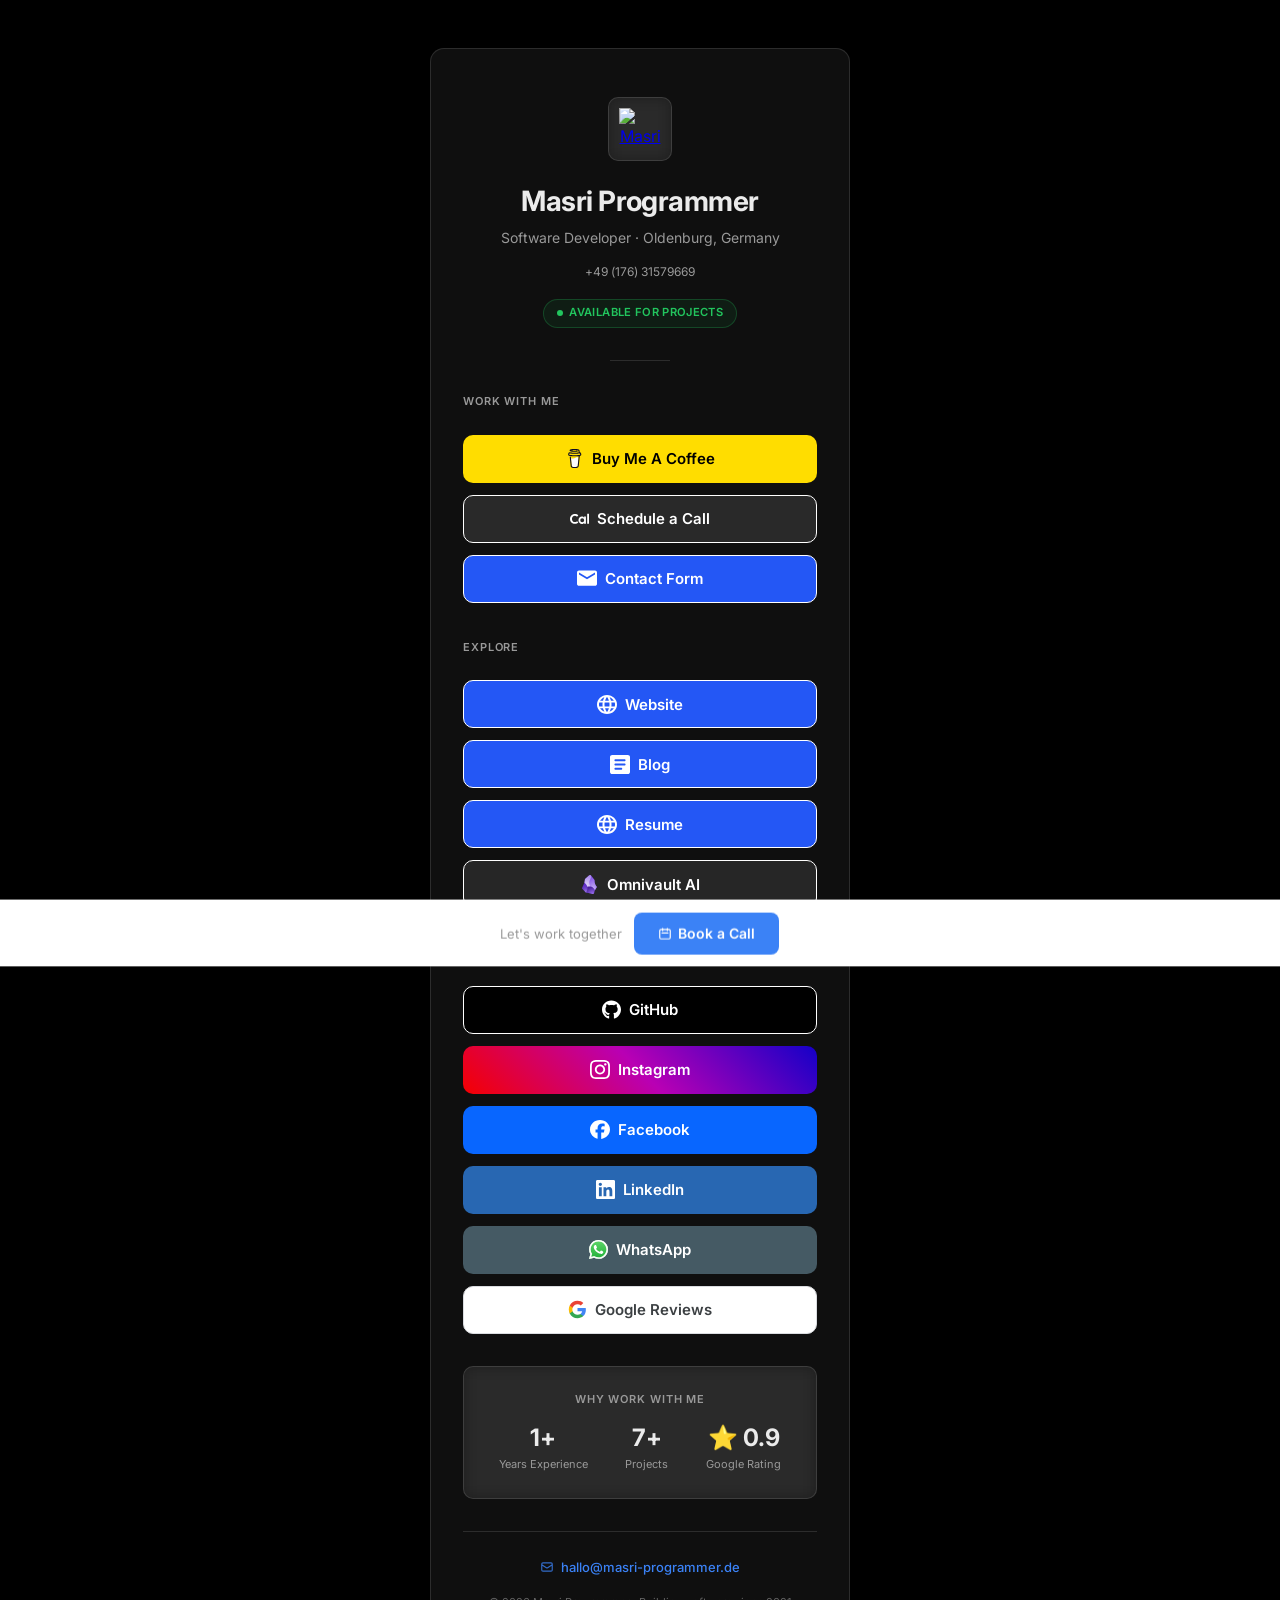
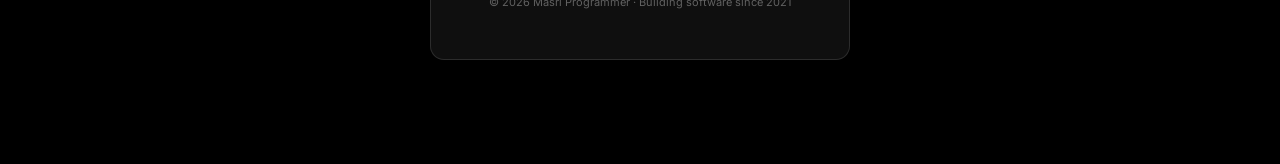
==== index.html @ 0be4e2a0 "change links" ====
<!DOCTYPE html>
<html lang="en">
<head>
    <!-- Core Meta -->
    <meta charset="utf-8">
    <meta name="viewport" content="width=device-width, initial-scale=1">
    <meta name="referrer" content="strict-origin-when-cross-origin">
    <meta name="format-detection" content="telephone=no">

    <!-- SEO -->
    <title>Masri Programmer — Links | Software Developer in Oldenburg</title>
    <meta name="description" content="Connect with Masri Programmer — Software Developer in Oldenburg, Germany. Book a consultation, explore projects, read the blog, and follow on social media.">
    <meta name="keywords" content="Masri Programmer, Mohamad Masri, Software Developer, Oldenburg, Germany, Web Development, Freelance Developer, Laravel, PHP, JavaScript">
    <meta name="author" content="Mohamad Masri">
    <meta name="robots" content="index, follow">
    <link rel="canonical" href="https://links.masri-programmer.de">

    <!-- Open Graph / Facebook -->
    <meta property="og:type" content="website">
    <meta property="og:site_name" content="Masri Programmer">
    <meta property="og:title" content="Masri Programmer — All Links">
    <meta property="og:description" content="Connect with Masri Programmer — Software Developer in Oldenburg, Germany. Book a consultation, explore projects, and follow on social media.">
    <meta property="og:url" content="https://links.masri-programmer.de">
    <meta property="og:image" content="https://masri.uber.space/images/email/logo.svg">
    <meta property="og:locale" content="en_US">

    <!-- Twitter Card -->
    <meta name="twitter:card" content="summary">
    <meta name="twitter:title" content="Masri Programmer — All Links">
    <meta name="twitter:description" content="Connect with Masri Programmer — Software Developer in Oldenburg, Germany.">
    <meta name="twitter:image" content="https://masri.uber.space/images/email/logo.svg">

    <!-- Geo Meta (Local SEO for Oldenburg) -->
    <meta name="geo.region" content="DE-NI">
    <meta name="geo.placename" content="Oldenburg, Deutschland">

    <!-- Favicon — SVG primary (modern browsers), PNG fallback with cache-bust -->
    <link rel="icon" type="image/svg+xml" href="https://masri.uber.space/images/email/logo.svg">
    <link rel="icon" type="image/png" sizes="128x128" href="images/avatar.png?v=2">
    <link rel="shortcut icon" href="images/avatar.png?v=2">
    <link rel="apple-touch-icon" href="images/avatar@2x.png">

    <!-- Preconnect (Performance — from Blade template pattern) -->
    <link rel="preconnect" href="https://fonts.bunny.net" crossorigin>
    <link rel="preconnect" href="https://masri.uber.space" crossorigin>

    <!-- Fonts — Inter from bunny.net (matching Blade template) -->
    <link rel="preload" as="style" href="https://fonts.bunny.net/css?family=inter:400,500,600,700">
    <link href="https://fonts.bunny.net/css?family=inter:400,500,600,700" rel="stylesheet">

    <!-- Stylesheets -->
    <link rel="stylesheet" href="css/reset.css">
    <link rel="stylesheet" href="css/style.css?v=9">
    <link rel="stylesheet" href="css/brands.css?v=2">

    <!-- FOUC Prevention (from Blade template pattern) -->
    <style>
        html { background-color: #000000; }
    </style>

    <!-- Structured Data — Schema.org Person -->
    <script type="application/ld+json">
    {
        "@context": "https://schema.org",
        "@type": "Person",
        "name": "Mohamad Masri",
        "alternateName": "Masri Programmer",
        "url": "https://masri-programmer.de",
        "sameAs": [
            "https://github.com/Masri-Programmer",
            "https://www.instagram.com/masri.programmer/",
            "https://www.facebook.com/profile.php?id=61582289406696",
            "https://www.linkedin.com/in/mohamad-masri-89778915a/",
            "https://masri-programmer.de/blog"
        ],
        "jobTitle": "Software Developer",
        "address": {
            "@type": "PostalAddress",
            "addressLocality": "Oldenburg",
            "addressRegion": "Niedersachsen",
            "addressCountry": "DE"
        },
        "knowsAbout": ["Web Development", "Laravel", "PHP", "JavaScript", "Software Engineering"]
    }
    </script>
</head>

<body>
    <!-- Skip Link (Accessibility) -->
    <a href="#links" class="skip-link">Skip to links</a>

    <main class="page" id="page" role="main">
        <div class="card" id="card">
            <div class="loading-placeholder" id="loading" aria-live="polite">
                <img class="loading-logo" src="https://masri.uber.space/images/email/logo.svg" alt="Masri Programmer Logo" width="64" height="64" loading="eager">
            </div>
        </div>
    </main>

    <!-- Sticky CTA Bar -->
    <div class="sticky-cta" id="stickyCta" role="complementary" aria-label="Quick actions">
        <span class="sticky-cta-text">Let's work together</span>
        <a href="https://cal.com/masri-programmer-f7j951/30min?duration=30" target="_blank" rel="noopener" class="sticky-cta-button heartbeat">
            <svg width="14" height="14" fill="none" stroke="currentColor" viewBox="0 0 24 24" aria-hidden="true">
                <path stroke-linecap="round" stroke-linejoin="round" stroke-width="2" d="M8 7V3m8 4V3m-9 8h10M5 21h14a2 2 0 002-2V7a2 2 0 00-2-2H5a2 2 0 00-2 2v12a2 2 0 002 2z"/>
            </svg>
            Book a Call
        </a>
    </div>

    <script>
    function render(profile) {
        // Set background image
        document.body.style.backgroundImage = `url('${profile.company.background_url}')`;

        // Generate buttons dynamic HTML
        let delay = 0.05;
        let buttonsHtml = '';
        if (profile.sections && Array.isArray(profile.sections)) {
            profile.sections.forEach((section, sIndex) => {
                if (sIndex > 0) {
                    buttonsHtml += `<div class="button-group-separator"></div>`;
                }
                buttonsHtml += `<span class="section-label" aria-hidden="true">${section.label}</span>`;
                
                if (section.buttons && Array.isArray(section.buttons)) {
                    section.buttons.forEach(btn => {
                        if (btn.active !== false) {
                            buttonsHtml += `
                                <a class="button ${btn.class}" href="${btn.link}" target="_blank" rel="noopener" role="button" style="animation-delay: ${delay.toFixed(2)}s" aria-label="${btn.aria_label}">
                                    <img class="icon" aria-hidden="true" src="${btn.logo}" alt="" width="19" height="19">${btn.name}
                                </a>
                            `;
                            delay += 0.05;
                        }
                    });
                }
            });
        }

        document.getElementById('card').innerHTML = `
            <header class="profile">
                <a href="https://masri-programmer.de/" target="_blank" rel="noopener" class="logo" aria-label="Visit ${profile.company.name} website">
                    <img src="${profile.company.logo_url}" alt="${profile.company.name} Logo" width="44" height="44" loading="eager">
                </a>
                <h1 class="focus-in-expand">${profile.company.name}</h1>
                <p class="subtitle">Software Developer · Oldenburg, Germany</p>
                <div class="contact-info">
                    <a href="tel:${profile.contact.phone_link}" aria-label="Call ${profile.company.name}">${profile.contact.phone_display}</a>
                </div>
                <div class="availability-badge" aria-label="Currently available for projects">
                    <span class="pulse-dot" aria-hidden="true"></span>
                    Available for Projects
                </div>
            </header>

            <hr class="divider" aria-hidden="true">

            <nav class="button-stack" id="links" role="navigation" aria-label="Social and business links">
                ${buttonsHtml}
            </nav>

            <section class="trust-section" aria-label="Experience highlights">
                <h2 class="trust-title">Why work with me</h2>
                <div class="trust-stats">
                    <div class="trust-stat">
                        <span class="stat-value"><span class="counter" data-target="5">0</span>+</span>
                        <span class="stat-label">Years Experience</span>
                    </div>
                    <div class="trust-stat">
                        <span class="stat-value"><span class="counter" data-target="40">0</span>+</span>
                        <span class="stat-label">Projects</span>
                    </div>
                    <div class="trust-stat">
                        <span class="stat-value">⭐ <span class="counter" data-target="5.0" data-decimals="1">0.0</span></span>
                        <span class="stat-label">Google Rating</span>
                    </div>
                </div>
            </section>

            <footer class="footer" role="contentinfo">
                <a href="mailto:${profile.contact.email}" class="email-link" aria-label="Send email to ${profile.contact.email}">
                    <svg class="email-icon" fill="none" stroke="currentColor" viewBox="0 0 24 24" xmlns="http://www.w3.org/2000/svg" aria-hidden="true">
                        <path stroke-linecap="round" stroke-linejoin="round" stroke-width="2" d="M3 8l7.89 5.26a2 2 0 002.22 0L21 8M5 19h14a2 2 0 002-2V7a2 2 0 00-2-2H5a2 2 0 00-2 2v10a2 2 0 002 2z"/>
                    </svg>
                    ${profile.contact.email}
                </a>
                <p class="copyright">
                    © ${new Date().getFullYear()} ${profile.company.name} · Building software since 2021
                </p>
            </footer>
        `;

        // CRITICAL FIX: Trigger the counters strictly after the elements exist in the DOM
        initCounters();
    }

    // Sticky CTA — show after scrolling past the card header
    function initStickyCta() {
        const cta = document.getElementById('stickyCta');
        if (!cta) return;

        let ticking = false;
        window.addEventListener('scroll', function() {
            if (!ticking) {
                window.requestAnimationFrame(function() {
                    if (window.scrollY > 300) {
                        cta.classList.add('visible');
                    } else {
                        cta.classList.remove('visible');
                    }
                    ticking = false;
                });
                ticking = true;
            }
        }, { passive: true });
    }

    // Initialize
    async function init() {
        try {
            const res = await fetch('./private.json');
            if (!res.ok) throw new Error('Could not load private.json');
            const profile = await res.json();
            render(profile);
        } catch (err) {
            console.error(err);
            render({
                company: {
                    name: 'Masri Programmer',
                    logo_url: 'https://masri.uber.space/images/email/logo.svg',
                    background_url: 'https://masri.uber.space/images/email/bg2.png'
                },
                contact: {
                    street: '',
                    city: '26131 Oldenburg',
                    phone_display: '+49 (176) 31579669',
                    phone_link: '+4917631579669',
                    email: 'hallo@masri-programmer.de'
                },
                sections: [
                    {
                        label: "Work with me",
                        buttons: [
                            {
                                name: "Buy Me A Coffee",
                                link: "https://buymeacoffee.com/mohmasri97u",
                                class: "button-coffee",
                                logo: "images/icons/buy-me-a-coffee.svg",
                                aria_label: "Support me on Buy Me A Coffee",
                                active: true
                            },
                            {
                                name: "Schedule a Call",
                                link: "https://cal.com/masri-programmer-f7j951/30min?duration=30",
                                class: "button-cal",
                                logo: "images/icons/cal.svg",
                                aria_label: "Schedule a 30-minute call via Cal.com",
                                active: true
                            },
                            {
                                name: "Contact Form",
                                link: "https://masri-programmer.de/contact",
                                class: "button-default",
                                logo: "images/icons/email.svg",
                                aria_label: "Contact Form",
                                active: true
                            },
                            {
                                name: "Upwork",
                                link: "https://www.upwork.com/freelancers/~0141405ef520d50588?mp_source=share",
                                class: "button-upwork",
                                logo: "images/icons/upwork.svg",
                                aria_label: "Hire me on Upwork",
                                active: false
                            }
                        ]
                    },
                    {
                        label: "Explore",
                        buttons: [
                            {
                                name: "Website",
                                link: "https://masri-programmer.de/",
                                class: "button-default",
                                logo: "images/icons/generic-website.svg",
                                aria_label: "Visit my website masri-programmer.de",
                                active: true
                            },
                            {
                                name: "Blog",
                                link: "https://masri-programmer.de/blog",
                                class: "button-default",
                                logo: "images/icons/generic-blog.svg",
                                aria_label: "Read my blog at masri-programmer.de/blog",
                                active: true
                            },
                            {
                                name: "Resume",
                                link: "https://resume.masri-programmer.de/",
                                class: "button-default",
                                logo: "images/icons/generic-website.svg",
                                aria_label: "Visit my resume at resume.masri-programmer.de",
                                active: true
                            },
                            {
                                name: "Omnivault AI",
                                link: "https://omnivault.masri-programmer.de/",
                                class: "button-obsidian",
                                logo: "images/icons/obsidian.svg",
                                aria_label: "Explore Omnivault AI Obsidian Template",
                                active: true
                            }
                        ]
                    },
                    {
                        label: "Connect",
                        buttons: [
                            {
                                name: "GitHub",
                                link: "https://github.com/Masri-Programmer",
                                class: "button-github",
                                logo: "images/icons/github.svg",
                                aria_label: "View my GitHub profile",
                                active: true
                            },
                            {
                                name: "Instagram",
                                link: "https://www.instagram.com/masri.programmer/",
                                class: "button-instagram",
                                logo: "images/icons/instagram.svg",
                                aria_label: "Follow me on Instagram",
                                active: true
                            },
                            {
                                name: "Facebook",
                                link: "https://www.facebook.com/profile.php?id=61582289406696",
                                class: "button-faceb",
                                logo: "images/icons/facebook.svg",
                                aria_label: "Connect on Facebook",
                                active: true
                            },
                            {
                                name: "LinkedIn",
                                link: "https://www.linkedin.com/in/mohamad-masri-89778915a/",
                                class: "button-linked",
                                logo: "images/icons/linkedin.svg",
                                aria_label: "Connect on LinkedIn",
                                active: true
                            },
                            {
                                name: "WhatsApp",
                                link: "https://wa.me/4917631579669",
                                class: "button-whatsapp",
                                logo: "images/icons/whatsapp.svg",
                                aria_label: "Message me on WhatsApp",
                                active: true
                            },
                            {
                                name: "Google Reviews",
                                link: "https://g.page/r/CQl3_s6R1DkiEAE/review",
                                class: "button-google",
                                logo: "images/icons/google.svg",
                                aria_label: "Leave a Google review",
                                active: true
                            }
                        ]
                    }
                ]
            });
        }

        initStickyCta();
    }

    // Number counting animation
    function initCounters() {
        const counters = document.querySelectorAll('.counter');
        const speed = 100; 

        // Dropped threshold to 0.1 to trigger as soon as the element enters view
        const observer = new IntersectionObserver((entries, observer) => {
            entries.forEach(entry => {
                if (entry.isIntersecting) {
                    const counter = entry.target;
                    const target = +counter.getAttribute('data-target');
                    const decimals = +counter.getAttribute('data-decimals') || 0;
                    const inc = target / speed;

                    let currentCount = 0;

                    function updateCount() {
                        if (currentCount < target) {
                            currentCount += inc;
                            // Ensure we don't overshoot
                            if (currentCount > target) currentCount = target;
                            
                            counter.innerText = currentCount.toFixed(decimals);
                            
                            if (currentCount < target) {
                                requestAnimationFrame(updateCount);
                            }
                        } else {
                            counter.innerText = target.toFixed(decimals);
                        }
                    }

                    updateCount();
                    observer.unobserve(counter);
                }
            });
        }, { threshold: 0.1 });

        counters.forEach(counter => {
            observer.observe(counter);
        });
    }

    init();
</script>
</body>
</html>
---- css/style.css ----
/*
 * Masri Programmer — Links Page
 * Design system derived from rechnung_vorlage.html
 * Glassmorphism · Inter · Dark background
 * v2.0 — Production-ready with FOUC prevention, accessibility, CRO enhancements
 */

/* ── Custom Properties ─────────────────────────── */
:root {
  /* Colors — from invoice template */
  --color-text:        hsl(0 0% 92.1%);
  --color-text-muted:  hsl(0 0% 60%);
  --color-bg:          #000000;
  --color-surface:     hsla(0, 0%, 92%, 0.08);
  --color-border:      hsla(0, 0%, 92%, 0.15);
  --color-accent:      #3b82f6;
  --color-accent-hover:#60a5fa;
  --color-success:     #22c55e;

  /* Glass card */
  --glass-bg:          hsla(0, 0%, 100%, 0.06);
  --glass-border:      hsla(0, 0%, 100%, 0.12);
  --glass-blur:        20px;

  /* Typography */
  --font-sans: 'Inter', 'Instrument Sans', ui-sans-serif, system-ui, -apple-system, sans-serif;

  /* Spacing */
  --spacing-xs:  0.5rem;
  --spacing-sm:  0.75rem;
  --spacing-md:  1rem;
  --spacing-lg:  1.5rem;
  --spacing-xl:  2rem;
  --spacing-2xl: 3rem;

  /* Radius */
  --radius-sm:   0.5rem;
  --radius-md:   0.625rem;
  --radius-lg:   0.875rem;
  --radius-full: 9999px;
}

/* ── FOUC Prevention ────────────────────────────── */
html {
  background-color: #000000;
}

/* ── Base ───────────────────────────────────────── */
body {
  margin: 0;
  padding: 0;
  font-family: var(--font-sans);
  font-size: 1rem;
  font-weight: 400;
  line-height: 1.6;
  color: var(--color-text);
  background-color: var(--color-bg);
  background-size: cover;
  background-position: center;
  background-repeat: no-repeat;
  background-attachment: fixed;
  min-height: 100vh;
  -webkit-font-smoothing: antialiased;
  -moz-osx-font-smoothing: grayscale;
}

/* ── Page Layout ────────────────────────────────── */
.page {
  display: flex;
  flex-direction: column;
  align-items: center;
  justify-content: flex-start;
  min-height: 100vh;
  padding: var(--spacing-2xl) var(--spacing-md) 6.5rem;
}

/* ── Glass Card ─────────────────────────────────── */
.card {
  width: 100%;
  max-width: 420px;
  background: var(--glass-bg);
  border: 1px solid var(--glass-border);
  border-radius: var(--radius-lg);
  backdrop-filter: blur(var(--glass-blur));
  -webkit-backdrop-filter: blur(var(--glass-blur));
  padding: var(--spacing-2xl) var(--spacing-xl);
  text-align: center;
  animation: cardFadeIn 0.6s ease-out;
}

@keyframes cardFadeIn {
  from { opacity: 0; transform: translateY(20px); }
  to   { opacity: 1; transform: translateY(0); }
}

/* ── Header / Profile ──────────────────────────── */
.profile {
  margin-bottom: var(--spacing-xl);
}

.logo {
  width: 64px;
  height: 64px;
  margin: 0 auto var(--spacing-lg);
  display: flex;
  align-items: center;
  justify-content: center;
  border-radius: var(--radius-md);
  background: var(--glass-bg);
  border: 1px solid var(--glass-border);
  backdrop-filter: blur(8px);
  -webkit-backdrop-filter: blur(8px);
  padding: 10px;
  animation: logoFloat 4s ease-in-out infinite;
  transition: transform 0.3s ease, box-shadow 0.3s ease;
}

@keyframes logoFloat {
  0%, 100% { transform: translateY(0); }
  50%      { transform: translateY(-8px); }
}

.logo:hover {
  transform: scale(1.08);
  box-shadow: 0 4px 24px hsla(0, 0%, 100%, 0.06);
}

.logo img {
  width: 100%;
  height: 100%;
  object-fit: contain;
}

.profile h1 {
  font-size: 1.75rem;
  font-weight: 700;
  letter-spacing: -0.02em;
  line-height: 1.2;
  margin: 0 0 var(--spacing-xs);
  color: var(--color-text);
}

.profile .subtitle {
  font-size: 0.875rem;
  color: var(--color-text-muted);
  margin: 0 0 var(--spacing-sm);
  font-weight: 400;
}

.profile .contact-info {
  font-size: 0.75rem;
  color: var(--color-text-muted);
  line-height: 1.8;
}

.profile .contact-info a {
  color: var(--color-text-muted);
  text-decoration: none;
  transition: color 0.2s ease;
}

.profile .contact-info a:hover,
.profile .contact-info a:focus-visible {
  color: var(--color-text);
}

/* ── Availability Badge ─────────────────────────── */
.availability-badge {
  display: inline-flex;
  align-items: center;
  gap: 0.4rem;
  padding: 0.3rem 0.85rem;
  font-size: 0.7rem;
  font-weight: 600;
  letter-spacing: 0.03em;
  text-transform: uppercase;
  color: var(--color-success);
  border: 1px solid hsla(142, 71%, 45%, 0.25);
  border-radius: var(--radius-full);
  background: hsla(142, 71%, 45%, 0.08);
  margin-top: var(--spacing-md);
}

.availability-badge .pulse-dot {
  width: 6px;
  height: 6px;
  border-radius: 50%;
  background: var(--color-success);
  animation: pulse 2s ease-in-out infinite;
}

@keyframes pulse {
  0%, 100% { opacity: 1; transform: scale(1); }
  50%      { opacity: 0.5; transform: scale(0.8); }
}

/* ── Divider ────────────────────────────────────── */
.divider {
  width: 60px;
  height: 1px;
  background: var(--glass-border);
  margin: 0 auto var(--spacing-xl);
  border: none;
}

/* ── Section Labels ─────────────────────────────── */
.section-label {
  display: block;
  font-size: 0.6875rem;
  font-weight: 600;
  letter-spacing: 0.08em;
  text-transform: uppercase;
  color: var(--color-text-muted);
  margin-bottom: var(--spacing-sm);
  text-align: left;
}

/* ── Buttons / Links ────────────────────────────── */
.button-stack {
  display: flex;
  flex-direction: column;
  gap: var(--spacing-sm);
}

.button {
  display: inline-flex;
  align-items: center;
  justify-content: center;
  width: 100%;
  min-height: 48px;
  padding: 0.7rem 1rem;
  font-size: 0.9375rem;
  font-weight: 600;
  font-family: var(--font-sans);
  text-decoration: none;
  white-space: normal;
  word-break: break-word;
  background-color: var(--button-background, var(--glass-bg));
  color: var(--button-text, var(--color-text));
  border: var(--button-border, 1px solid var(--glass-border));
  border-radius: var(--radius-md);
  cursor: pointer;
  box-sizing: border-box;
  line-height: 1.3;
  text-align: center;
  transition: filter 0.2s ease, transform 0.2s ease, box-shadow 0.2s ease;

  /* Staggered animation */
  opacity: 0;
  transform: translateY(30px);
  animation: buttonSlideIn 0.8s cubic-bezier(0.25, 1, 0.5, 1) both;
}

@keyframes buttonSlideIn {
  0% {
    opacity: 0;
    transform: translateY(30px);
  }
  100% {
    opacity: 1;
    transform: translateY(0);
  }
}

.button:hover {
  filter: brightness(1.15);
  transform: translateY(-3px) scale(1.02);
  box-shadow: 0 8px 24px hsla(0, 0%, 0%, 0.4);
  color: var(--button-text, var(--color-text));
  text-decoration: none;
}

.button:active {
  transform: translateY(0);
  filter: brightness(0.95);
}

.button:focus-visible {
  outline: 2px solid var(--color-accent);
  outline-offset: 2px;
}

/* ── Button Group Separator ─────────────────────── */
.button-group-separator {
  height: var(--spacing-sm);
}

/* ── Button Icons ───────────────────────────────── */
.icon {
  width: 1.2rem;
  height: 1.2rem;
  margin-right: 0.5rem;
  flex-shrink: 0;
  filter: var(--icon-filter, none);
}

/* ── Social Proof / Trust Badge ─────────────────── */
.trust-section {
  margin-top: var(--spacing-xl);
  padding: var(--spacing-lg);
  border-radius: var(--radius-md);
  background: var(--glass-bg);
  border: 1px solid var(--glass-border);
  backdrop-filter: blur(8px);
  -webkit-backdrop-filter: blur(8px);
}

.trust-title {
  font-size: 0.6875rem;
  font-weight: 600;
  letter-spacing: 0.08em;
  text-transform: uppercase;
  color: var(--color-text-muted);
  margin-bottom: var(--spacing-md);
}

.trust-stats {
  display: flex;
  justify-content: space-around;
  gap: var(--spacing-md);
}

.trust-stat {
  text-align: center;
}

.trust-stat .stat-value {
  display: block;
  font-size: 1.5rem;
  font-weight: 700;
  color: var(--color-text);
  line-height: 1.2;
}

.trust-stat .stat-label {
  display: block;
  font-size: 0.6875rem;
  color: var(--color-text-muted);
  margin-top: 0.2rem;
}

/* ── Footer ─────────────────────────────────────── */
.footer {
  margin-top: var(--spacing-xl);
  padding-top: var(--spacing-lg);
  border-top: 1px solid var(--glass-border);
  text-align: center;
}

.footer .email-link {
  display: inline-flex;
  align-items: center;
  gap: 0.4rem;
  font-size: 0.8125rem;
  font-weight: 500;
  color: var(--color-accent);
  text-decoration: none;
  transition: color 0.2s ease, transform 0.2s ease;
}

.footer .email-link:hover,
.footer .email-link:focus-visible {
  color: var(--color-accent-hover);
  transform: translateY(-1px);
}

.footer .email-icon {
  width: 14px;
  height: 14px;
  opacity: 0.8;
}

.footer .copyright {
  font-size: 0.6875rem;
  color: var(--color-text-muted);
  margin-top: var(--spacing-sm);
  opacity: 0.6;
}

.footer .copyright a {
  color: var(--color-text-muted);
  text-decoration: none;
  transition: color 0.2s ease;
}

.footer .copyright a:hover,
.footer .copyright a:focus-visible {
  color: var(--color-text);
}

/* ── Sticky CTA ─────────────────────────────────── */
.sticky-cta {
  position: fixed;
  bottom: 0;
  left: 0;
  right: 0;
  z-index: 50;
  padding: var(--spacing-sm) var(--spacing-md);
  background: #ffff;
  backdrop-filter: blur(12px);
  -webkit-backdrop-filter: blur(12px);
  border-top: 1px solid var(--glass-border);
  display: flex;
  align-items: center;
  justify-content: center;
  gap: var(--spacing-sm);
  transform: translateY(100%);
  transition: transform 0.35s ease;
}

.sticky-cta.visible {
  transform: translateY(0);
}

.sticky-cta-button {
  display: inline-flex;
  align-items: center;
  gap: 0.4rem;
  padding: 0.6rem 1.5rem;
  font-family: var(--font-sans);
  font-size: 0.875rem;
  font-weight: 600;
  color: #fff;
  background: var(--color-accent);
  border: none;
  border-radius: var(--radius-sm);
  text-decoration: none;
  cursor: pointer;
  transition: background 0.2s ease, transform 0.2s ease;
}

.sticky-cta-button:hover,
.sticky-cta-button:focus-visible {
  background: var(--color-accent-hover);
  transform: translateY(-1px);
}

.sticky-cta-text {
  font-size: 0.8125rem;
  color: var(--color-text-muted);
  display: none;
}

/* ── Loading State ──────────────────────────────── */
.loading-placeholder {
  display: flex;
  flex-direction: column;
  align-items: center;
  justify-content: center;
  min-height: 240px;
}

.loading-logo {
  width: 64px;
  height: 64px;
  animation: loadingPulse 1.8s ease-in-out infinite;
}

@keyframes loadingPulse {
  0%, 100% {
    transform: scale(0.9);
    opacity: 0.4;
  }
  50% {
    transform: scale(1.05);
    opacity: 0.95;
  }
}

/* ── Skip Link (Accessibility) ──────────────────── */
.skip-link {
  position: absolute;
  top: -100%;
  left: 0;
  z-index: 100;
  padding: var(--spacing-sm) var(--spacing-md);
  background: var(--color-accent);
  color: #fff;
  text-decoration: none;
  font-weight: 600;
  font-size: 0.875rem;
  border-radius: 0 0 var(--radius-sm) 0;
  transition: top 0.2s ease;
}

.skip-link:focus {
  top: 0;
}

/* ── Responsive ─────────────────────────────────── */
@media (max-width: 480px) {
  .card {
    padding: var(--spacing-xl) var(--spacing-lg);
    border-radius: var(--radius-md);
  }

  .profile h1 {
    font-size: 1.5rem;
  }

  .page {
    padding: var(--spacing-lg) var(--spacing-sm) 6.5rem;
  }

  .trust-stats {
    flex-direction: column;
    gap: var(--spacing-sm);
  }

  .sticky-cta-text {
    display: none;
  }
}

@media (min-width: 481px) {
  .sticky-cta-text {
    display: inline;
  }
}

@media (min-width: 481px) and (max-width: 768px) {
  .card {
    max-width: 440px;
  }
}

@media (min-width: 769px) {
  .page {
    justify-content: center;
    padding-bottom: 6.5rem;
  }
}

/* ----------------------------------------------
 * User Animations
 * ---------------------------------------------- */

.heartbeat {
	-webkit-animation: heartbeat 1.5s ease-in-out infinite both;
	        animation: heartbeat 1.5s ease-in-out infinite both;
}

@-webkit-keyframes heartbeat {
  from {
    -webkit-transform: scale(1);
            transform: scale(1);
    -webkit-transform-origin: center center;
            transform-origin: center center;
    -webkit-animation-timing-function: ease-out;
            animation-timing-function: ease-out;
  }
  10% {
    -webkit-transform: scale(0.91);
            transform: scale(0.91);
    -webkit-animation-timing-function: ease-in;
            animation-timing-function: ease-in;
  }
  17% {
    -webkit-transform: scale(0.98);
            transform: scale(0.98);
    -webkit-animation-timing-function: ease-out;
            animation-timing-function: ease-out;
  }
  33% {
    -webkit-transform: scale(0.87);
            transform: scale(0.87);
    -webkit-animation-timing-function: ease-in;
            animation-timing-function: ease-in;
  }
  45% {
    -webkit-transform: scale(1);
            transform: scale(1);
    -webkit-animation-timing-function: ease-out;
            animation-timing-function: ease-out;
  }
}
@keyframes heartbeat {
  from {
    -webkit-transform: scale(1);
            transform: scale(1);
    -webkit-transform-origin: center center;
            transform-origin: center center;
    -webkit-animation-timing-function: ease-out;
            animation-timing-function: ease-out;
  }
  10% {
    -webkit-transform: scale(0.91);
            transform: scale(0.91);
    -webkit-animation-timing-function: ease-in;
            animation-timing-function: ease-in;
  }
  17% {
    -webkit-transform: scale(0.98);
            transform: scale(0.98);
    -webkit-animation-timing-function: ease-out;
            animation-timing-function: ease-out;
  }
  33% {
    -webkit-transform: scale(0.87);
            transform: scale(0.87);
    -webkit-animation-timing-function: ease-in;
            animation-timing-function: ease-in;
  }
  45% {
    -webkit-transform: scale(1);
            transform: scale(1);
    -webkit-animation-timing-function: ease-out;
            animation-timing-function: ease-out;
  }
}

.focus-in-expand {
	-webkit-animation: focus-in-expand 0.8s cubic-bezier(0.250, 0.460, 0.450, 0.940) both;
	        animation: focus-in-expand 0.8s cubic-bezier(0.250, 0.460, 0.450, 0.940) both;
}

@-webkit-keyframes focus-in-expand {
  0% {
    letter-spacing: -0.5em;
    -webkit-filter: blur(12px);
            filter: blur(12px);
    opacity: 0;
  }
  100% {
    -webkit-filter: blur(0px);
            filter: blur(0px);
    opacity: 1;
  }
}
@keyframes focus-in-expand {
  0% {
    letter-spacing: -0.5em;
    -webkit-filter: blur(12px);
            filter: blur(12px);
    opacity: 0;
  }
  100% {
    -webkit-filter: blur(0px);
            filter: blur(0px);
    opacity: 1;
  }
}
---- css/brands.css ----
/*
* LittleLink Button Styles
* https://littlelink.io
* Free to use under the MIT license
* http://www.opensource.org/licenses/mit-license.php
*/

/* Brand Button Base Styles
–––––––––––––––––––––––––––––––––––––––––––––––––– */
/* Only include brand-specific button styling here */
.button,button {
  color:var(--button-text,#000000);
  background-color:var(--button-background,transparent);
	border:var(--button-border,none);
	transition:filter 0.2s ease,transform 0.2s ease;
}

/* Global Button Hover Effect
–––––––––––––––––––––––––––––––––––––––––––––––––– */
.button:hover,button:hover {
	filter:brightness(90%);
	transform:translateY(-1px);
}

/* Button Icons
–––––––––––––––––––––––––––––––––––––––––––––––––– */
.icon {
	filter:var(--icon-filter,none);
}

/* Brand-Specific Styles
–––––––––––––––––––––––––––––––––––––––––––––––––– */

/* Default */
.button.button-default {
	--button-text:#ffffff;
	--button-background:#2457F5;
	--button-border:1px solid #ffffff;
}

/* Amazon */
.button-amazon {
	--button-text:#000000;
	--button-background:#FFFFFF;
	--button-border:1px solid #212121;
}

/* Amazon Music */
.button-amazon-music {
	--button-text:#000000;
	--button-background:#25D1DA;
}

/* Apple App Store */
.button-appstore {
	--button-text:#FFFFFF;
	--button-background:#000000;
	--button-border:1px solid #FFFFFF;
}

/* Apple Invites */
.button-invites {
	--button-text:#FFFFFF;
	--button-background:#000000;
	--button-border:1px solid #FFFFFF;
}

/* Apple Music */
.button-apple-music {
	--button-text:#ffffff;
	--button-background:#000000;
	--button-border:1px solid #FFFFFF;
}

/* Apple Music Alt */
.button-apple-music-alt {
	--button-text:#ffffff;
	background-image:linear-gradient(to bottom,#FB5C74,#FA233B);
}

/* Apple Podcasts */
.button-apple-podcasts {
	--button-text:#ffffff;
	--button-background:#000000;
	--button-border:1px solid #FFFFFF;
}

/* Apple Podcasts Alt */
.button-apple-podcasts-alt {
	--button-text:#ffffff;
	background-image:linear-gradient(to bottom,#F452FF,#832BC1);
}

/* Bandcamp */
.button-bandcamp {
	--button-text:#ffffff;
	--button-background:#1d9fc3;
}

/* Behance */
.button-behance {
	--button-text:#ffffff;
	--button-background:#0057FF;
  --button-border:1px solid #FFFFFF;
}

/* Bluesky */
.button-bluesky {
	--button-text:#FFFFFF;
	--button-background:#1185FE;
}

/* Bluesky Alt */
.button-bluesky-alt {
	--button-text:#000000;
	--button-background:#FFFFFF;
	--button-border:1px solid #000000;
}

/* Buy Me a Coffee */
.button-coffee {
	--button-text:#000000;
	--button-background:#ffdd00;
}

/* Cal.com */
.button-cal {
	--button-text:#FFFFFF;
	--button-background:#292929;
	--button-border:1px solid #FFFFFF;
}

/* Calendly */
.button-calendly {
	--button-text:#FFFFFF;
	--button-background:#006BFF;
}

/* Cash App */
.button-cash-app {
	--button-text:#ffffff;
	background-image:linear-gradient(to bottom,#00d64b,#00c244);
}

/* dev.to */
.button-dev-to {
	--button-text:#000000;
	--button-background:#f5f5f5;
	--button-border:1px solid #212121;
}

/* Discogs */
.button-discogs {
	--button-text:#000000;
	--button-background:#FFFFFF;
	--button-border:1px solid #000000;
}

/* Discogs Alt */
.button-discogs-alt {
	--button-text:#FFFFFF;
	--button-background:#000000;
	--button-border:1px solid #FFFFFF;
}

/* Discord */
.button-discord {
	--button-text:#ffffff;
	--button-background:#5865F2;
}

/* Dribbble */
.button-dribbble {
	--button-text:#000000;
	--button-background:#FFFFFF;
	--button-border:1px solid #212121;
}

/* Etsy */
.button-etsy {
	--button-text:#ffffff;
	--button-background:#F45800;
}

/* Facebook */
.button-faceb {
	--button-text:#ffffff;
	--button-background:#0866FF;
}

/* Facebook Messenger */
.button-messenger {
	--button-text:#ffffff;
	--button-background:#0866FF;
}

/* Figma */
.button-figma {
	--button-text:#ffffff;
	--button-background:#000000;
	--button-border:1px solid #FFFFFF;
}

/* Fiverr */
.button-fiverr {
	--button-text:#ffffff;
	--button-background:#1DBF73;
}

/* Flickr */
.button-flickr {
	--button-text:#ffffff;
	--button-background:#000000;
	--button-border:1px solid #FFFFFF;
}

/* GitHub */
.button-github {
	--button-text:#ffffff;
	--button-background:#000000;
	--button-border:1px solid #FFFFFF;
}

/* GitLab */
.button-gitlab {
	--button-text:#ffffff;
	--button-background:#6151b2;
}

/* GoFundMe */
.button-gofundme {
	--button-text:#ffffff;
	--button-background:#02A95C;
}

/* Goodreads */
.button-goodreads {
	--button-text:#333333;
	--button-background:#f3f1e6;
	--button-border:1px solid #212121;
}
/* Google */
.button-google {
	--button-text:#3c4043;
	--button-background:#ffffff;
	--button-border:1px solid #dadce0;
}

/* Google Black */
.button-google-black {
	--button-text:#FFFFFF;
	--button-background:#000000;
	--button-border:1px solid #FFFFFF;
}

/* Google Play Store */
.button-playstore {
	--button-text:#FFFFFF;
	--button-background:#000000;
	--button-border:1px solid #FFFFFF;
}

/* Google Scholar */
.button-google-scholar {
	--button-text:#000000;
	--button-background:#FFFFFF;
	--button-border:1px solid #212121;
}

/* Hashnode */
.button-hashnode {
	--button-text:#000000;
	--button-background:#ffffff;
	--button-border:1px solid #212121;
}

/* Instagram */
.button-instagram {
	--button-text:#ffffff;
	background-image:linear-gradient(-135deg,#1400c8,#b900b4,#f50000);
}

/* Kick */
.button-kick {
	--button-text:#ffffff;
	--button-background:#000000;
	--button-border:1px solid #ffffff;
}

/* Kick Alt */
.button-kick-alt {
	--button-text:#000000;
	--button-background:#01e701;
}

/* Kickstarter */
.button-kickstarter {
	--button-text:#ffffff;
	--button-background:#05ce78;
}

/* Kit */
.button-kit {
	--button-text:#ffffff;
	--button-background:#000000;
	--button-border:1px solid #FFFFFF;
}

/* Ko-fi */
.button-ko-fi {
	--button-text:#ffffff;
	--button-background:#000000;
  --button-border:1px solid #FFFFFF;
}

/* Last.fm */
.button-last-fm {
	--button-text:#ffffff;
	--button-background:#D51007;
}

/* Letterboxd */
.button-letterboxd {
	--button-text:#ffffff;
	--button-background:#2c3440;
	--button-border:1px solid #FFFFFF;
}

/* Line */
.button-line {
	--button-text:#FFFFFF;
	--button-background:#06C755;
}

/* LinkedIn */
.button-linked {
	--button-text:#ffffff;
	--button-background:#2867b2;
}

/* Mailchimp */
.button-mailchimp {
	--button-text:#000000;
	--button-background:#FFE01B;
}

/* Mastodon */
.button-mastodon {
	--button-text:#ffffff;
	--button-background:#17063B;
	--button-border:1px solid #FFFFFF;
}

/* Matrix */
.button-matrix {
	--button-text:#000000;
	--button-background:#ffffff;
	--button-border:1px solid #000000;
}

/* Meetup */
.button-meetup {
	--button-text:#000000;
	--button-background:#ffffff;
	--button-border:1px solid #000000;
}

/* Meetup Alt */
.button-meetup-alt {
	--button-text:#ffffff;
	--button-background:#ED1C40;
}

/* Medium */
.button-medium {
	--button-text:#ffffff;
	--button-background:#000000;
	--button-border:1px solid #FFFFFF;
}

/* Microsoft */
.button-microsoft {
	--button-text:#ffffff;
	--button-background:#000000;
	--button-border:1px solid #FFFFFF;
}

/* Notion */
.button-notion {
	--button-text:#000000;
	--button-background:#ffffff;
	--button-border:1px solid #212121;
}

/* Obsidian */
.button.button-obsidian {
	--button-text:#ffffff;
	--button-background:#262626;
	--button-border:1px solid #ffffff;
}

/* OnlyFans */
.button-onlyfans {
	--button-text:#ffffff;
	--button-background:#00AEEF;
}

/* Patreon */
.button-patreon {
	--button-text:#ffffff;
	--button-background:#000000;
	--button-border:1px solid #FFFFFF;
}

/* PayPal */
.button-paypal {
	--button-text:#ffffff;
	--button-background:#002991;
  --button-border:1px solid #FFFFFF;
}

/* Pinterest */
.button-pinterest {
	--button-text:#000000;
	--button-background:#ffffff;
	--button-border:1px solid #212121;
}

/* Product Hunt */
.button-product-hunt {
	--button-text:#000000;
	--button-background:#ffffff;
	--button-border:1px solid #212121;
}

/* Reddit */
.button-reddit {
	--button-text:#FFFFFF;
	--button-background:#FF4500;
}

/* Shop */
.button-shop {
	--button-text:#ffffff;
	--button-background:#5A31F4;
}

/* Signal */
.button-signal {
	--button-text:#ffffff;
	--button-background:#3B45FD;
}

/* Signal Alt */
.button-signal-alt {
	--button-text:#3B45FD;
	--button-background:#E3E8FE;
	--button-border:1px solid #000000;
}

/* Slack */
.button-slack {
	--button-text:#000000;
	--button-background:#FFFFFF;
	--button-border:1px solid #212121;
}

/* Snapchat */
.button-snapchat {
	--button-text:#000000;
	--button-background:#fffc00;
}

/* SoundCloud */
.button-soundcloud {
	--button-text:#ffffff;
	--button-background:#ff5500;
}

/* Spotify */
.button-spotify {
	--button-text:#191414;
	--button-background:#1db954;
}

/* Spotify Alt */
.button-spotify-alt {
	--button-text:#FFFFFF;
	--button-background:#191414;
	--button-border:1px solid #FFFFFF;
}

/* Square */
.button-square {
	--button-text:#FFFFFF;
	--button-background:#006AFF;
}

/* Stack Overflow */
.button-stack-overflow {
	--button-text:#000000;
	--button-background:#FFFFFF;
	--button-border:1px solid #000000;
}

/* Steam */
.button-steam {
	--button-text:#ffffff;
	background-image:linear-gradient(90deg,#08BBFF,#2B75FF);
}

/* Steam Alt */
.button-steam-alt {
	--button-text:#ffffff;
	background-image:linear-gradient(90deg,#09172a,#072a57,#0c5085);
	--button-border:1px solid #FFFFFF;
}

/* Strava */
.button-strava {
	--button-text:#ffffff;
	--button-background:#fc5200;
}

/* Substack */
.button-substack {
	--button-text:#ffffff;
	--button-background:#FF6719;
}

/* Telegram */
.button-telegram {
	--button-text:#ffffff;
	--button-background:#3faee8;
}

/* Threads */
.button-threads {
	--button-text:#FFFFFF;
	--button-background:#000000;
	--button-border:1px solid #FFFFFF;
}

/* Threema */
.button-threema {
	--button-text:#000000;
	--button-background:#3fe669;
}

/* TikTok */
.button-tiktok {
	--button-text:#ffffff;
	--button-background:#000000;
	--button-border:1px solid #FFFFFF;
}

/* Trello */
.button-trello {
	--button-text:#ffffff;
	--button-background:#0065ff;
}

/* Tumblr */
.button-tumb {
	--button-text:#ffffff;
	--button-background:#131313;
	--button-border:1px solid #FFFFFF;
}

/* Twitch */
.button-twitch {
	--button-text:#ffffff;
	--button-background:#9146ff;
}

/* Unsplash */
.button-unsplash {
	--button-text:#000000;
	--button-background:#ffffff;
	--button-border:1px solid #212121;
}

/* Venmo */
.button-venmo {
	--button-text:#ffffff;
	--button-background:#008CFF;
}

/* Vimeo */
.button-vimeo {
	--button-text:#ffffff;
	--button-background:#1ab7ea;
}

/* VSCO */
.button-vsco {
	--button-text:#FFFFFF;
	--button-background:#000000;
	--button-border:1px solid #FFFFFF;
}

/* WhatsApp */
.button-whatsapp {
	--button-text:#ffffff;
	--button-background:#455a64;
}

/* WordPress */
.button-wordpress {
	--button-text:#ffffff;
	--button-background:#3858E9;
}

/* X */
.button-x {
	--button-text:#FFFFFF;
	--button-background:#000000;
	--button-border:1px solid #FFFFFF;
}

/* YouTube */
.button-yt {
	--button-text:#ffffff;
	--button-background:#282828;
	--button-border:1px solid #FFFFFF;
}

/* YouTube Alt */
.button-yt-alt {
	--button-text:#ffffff;
	--button-background:#FF0000;
}

/* Zoom */
.button-zoom {
	--button-text:#ffffff;
	--button-background:#0B5CFF;
  --button-border:1px solid #FFFFFF;
}

/* Upwork */
.button-upwork {
	--button-text:#ffffff;
	--button-background:#14a800;
}
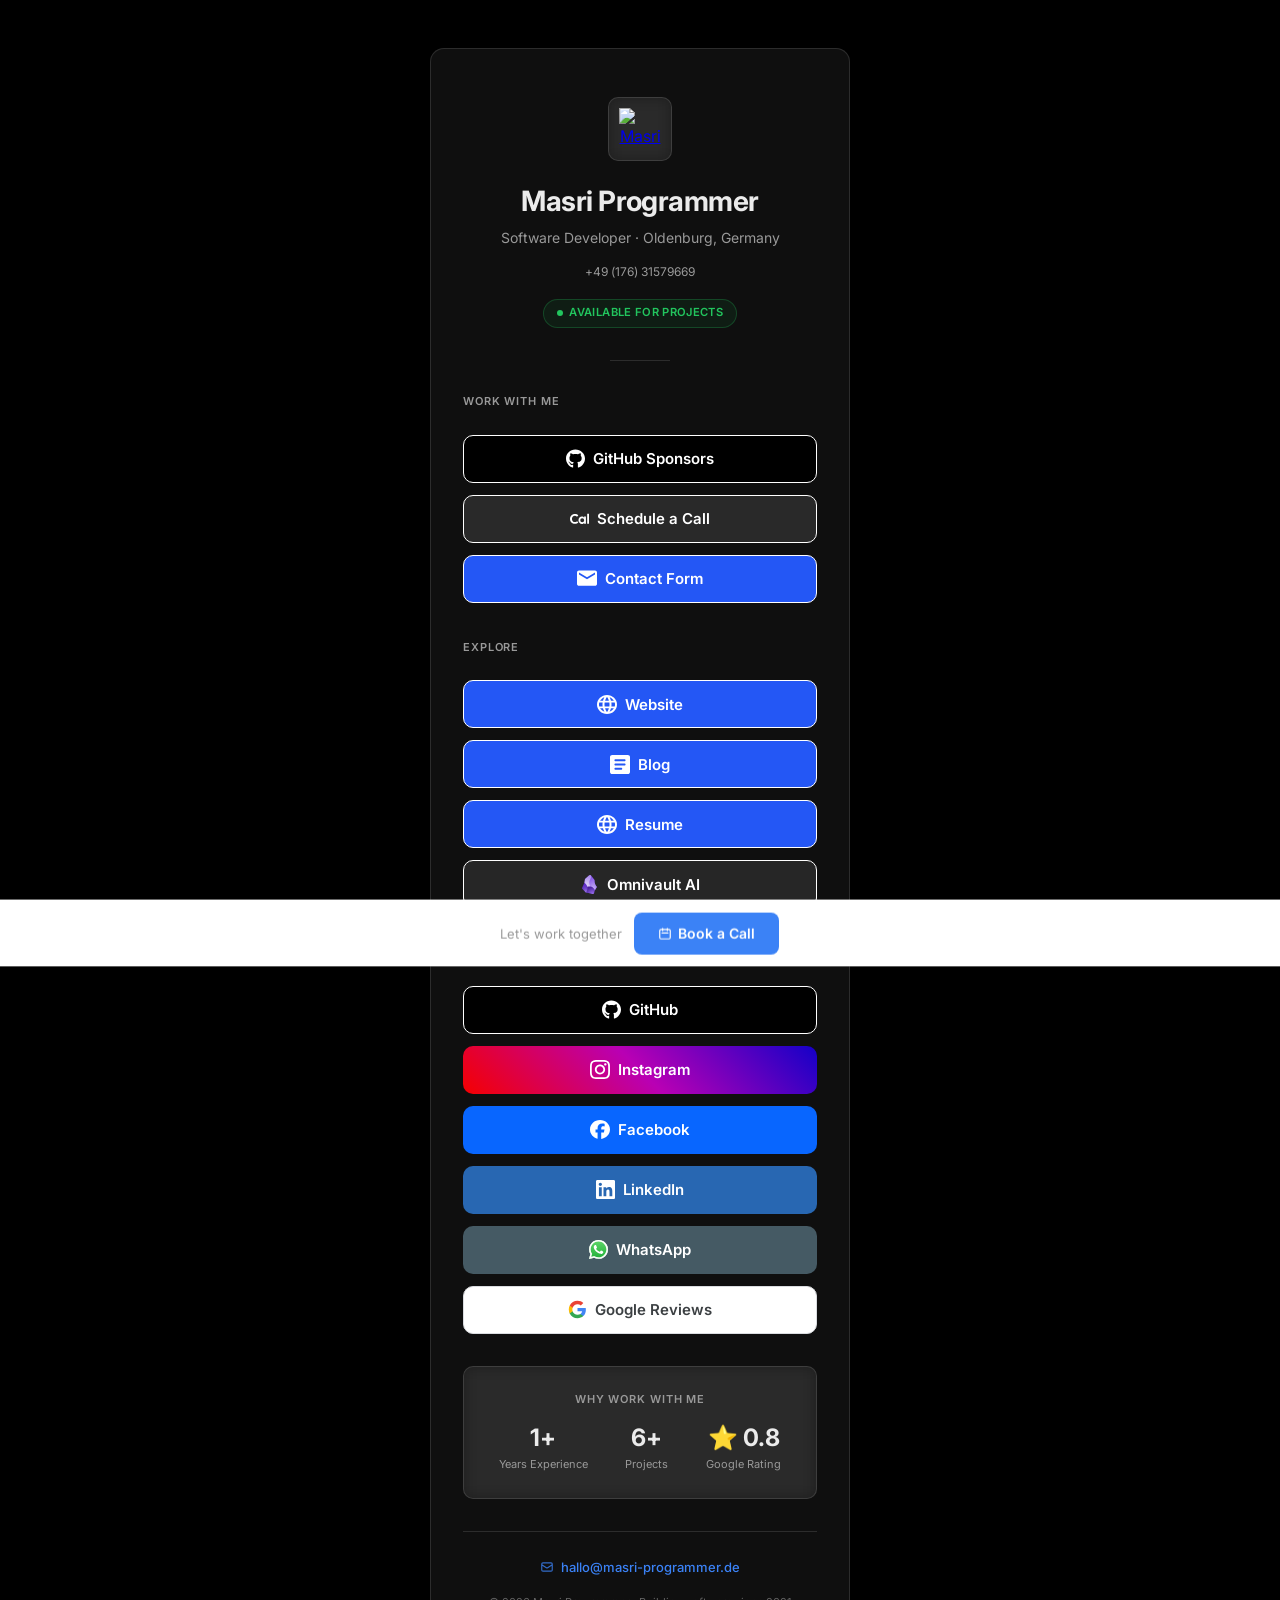
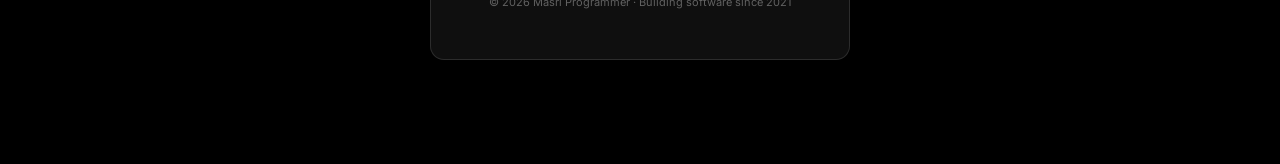
==== commit 467abde0: "fix(links): replace Buy Me A Coffee with GitHub Sponsors" ====
--- a/index.html
+++ b/index.html
@@ -243,11 +243,11 @@
                         label: "Work with me",
                         buttons: [
                             {
-                                name: "Buy Me A Coffee",
-                                link: "https://buymeacoffee.com/mohmasri97u",
-                                class: "button-coffee",
-                                logo: "images/icons/buy-me-a-coffee.svg",
-                                aria_label: "Support me on Buy Me A Coffee",
+                                name: "GitHub Sponsors",
+                                link: "https://github.com/sponsors/Masri-Programmer",
+                                class: "button-github",
+                                logo: "images/icons/github.svg",
+                                aria_label: "Sponsor me on GitHub",
                                 active: true
                             },
                             {
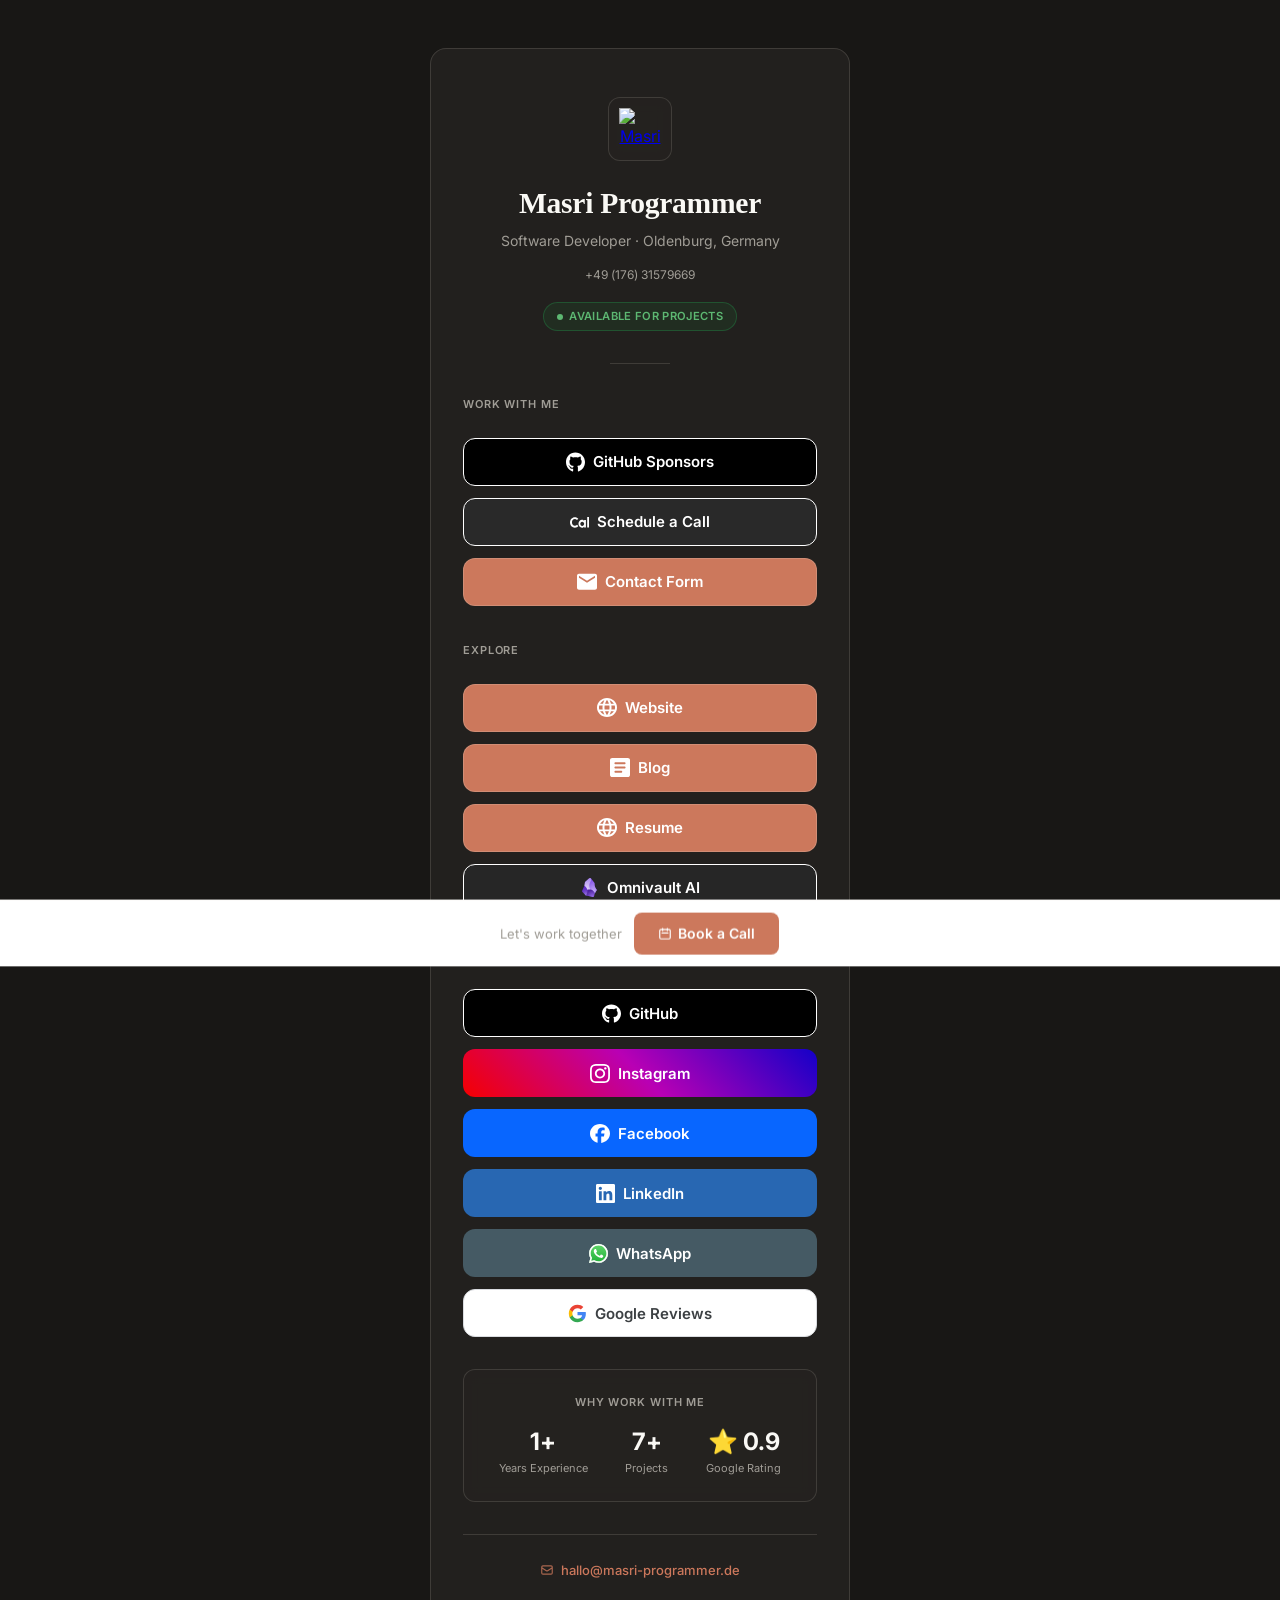
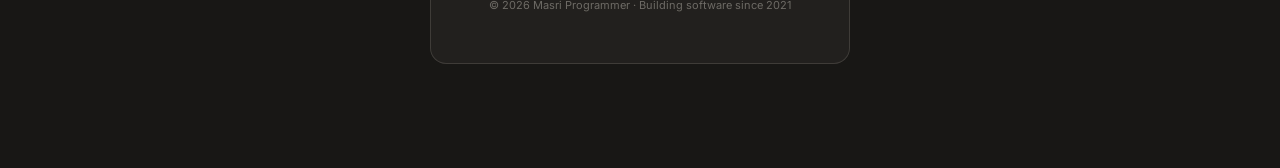
==== commit 9e53e848: "style: implement masri-programmer app design system, terracotta palette & typography in links" ====
--- a/index.html
+++ b/index.html
@@ -44,18 +44,18 @@
     <link rel="preconnect" href="https://fonts.bunny.net" crossorigin>
     <link rel="preconnect" href="https://masri.uber.space" crossorigin>
 
-    <!-- Fonts — Inter from bunny.net (matching Blade template) -->
-    <link rel="preload" as="style" href="https://fonts.bunny.net/css?family=inter:400,500,600,700">
-    <link href="https://fonts.bunny.net/css?family=inter:400,500,600,700" rel="stylesheet">
+    <!-- Fonts — Instrument Sans, Cormorant Garamond & Inter from bunny.net (matching masri-programmer-app design system) -->
+    <link rel="preload" as="style" href="https://fonts.bunny.net/css?family=instrument-sans:400,500,600,700|cormorant-garamond:400,600,700|inter:400,500,600,700">
+    <link href="https://fonts.bunny.net/css?family=instrument-sans:400,500,600,700|cormorant-garamond:400,600,700|inter:400,500,600,700" rel="stylesheet">
 
     <!-- Stylesheets -->
     <link rel="stylesheet" href="css/reset.css">
-    <link rel="stylesheet" href="css/style.css?v=9">
-    <link rel="stylesheet" href="css/brands.css?v=2">
-
-    <!-- FOUC Prevention (from Blade template pattern) -->
+    <link rel="stylesheet" href="css/style.css?v=10">
+    <link rel="stylesheet" href="css/brands.css?v=3">
+
+    <!-- FOUC Prevention -->
     <style>
-        html { background-color: #000000; }
+        html { background-color: #181715; }
     </style>
 
     <!-- Structured Data — Schema.org Person -->
--- a/css/style.css
+++ b/css/style.css
@@ -5,25 +5,32 @@
  * v2.0 — Production-ready with FOUC prevention, accessibility, CRO enhancements
  */
 
-/* ── Custom Properties ─────────────────────────── */
+/* ── Custom Properties (Derived from masri-programmer-app app.css) ── */
 :root {
-  /* Colors — from invoice template */
-  --color-text:        hsl(0 0% 92.1%);
-  --color-text-muted:  hsl(0 0% 60%);
-  --color-bg:          #000000;
-  --color-surface:     hsla(0, 0%, 92%, 0.08);
-  --color-border:      hsla(0, 0%, 92%, 0.15);
-  --color-accent:      #3b82f6;
-  --color-accent-hover:#60a5fa;
-  --color-success:     #22c55e;
-
-  /* Glass card */
-  --glass-bg:          hsla(0, 0%, 100%, 0.06);
-  --glass-border:      hsla(0, 0%, 100%, 0.12);
-  --glass-blur:        20px;
+  /* Colors — Warm Dark & Terracotta Claude Palette */
+  --color-primary:             #cc785c;
+  --color-primary-active:      #a9583e;
+  --color-primary-disabled:    #e6dfd8;
+  --color-text:                #faf9f5;
+  --color-text-muted:          #a09d96;
+  --color-bg:                  #181715;
+  --color-surface:             #252320;
+  --color-border:              rgba(230, 223, 216, 0.14);
+  --color-accent:              #cc785c;
+  --color-accent-hover:        #a9583e;
+  --color-success:             #5db872;
+  --color-warning:             #d4a017;
+  --color-destructive:         #c64545;
+
+  /* Glass card & surface */
+  --glass-bg:                  rgba(37, 35, 32, 0.85);
+  --glass-border:              rgba(230, 223, 216, 0.14);
+  --glass-blur:                20px;
 
   /* Typography */
-  --font-sans: 'Inter', 'Instrument Sans', ui-sans-serif, system-ui, -apple-system, sans-serif;
+  --font-sans: 'Instrument Sans', 'Inter', ui-sans-serif, system-ui, -apple-system, sans-serif;
+  --font-serif: 'Copernicus', 'Cormorant Garamond', serif;
+  --font-mono: 'JetBrains Mono', ui-monospace, monospace;
 
   /* Spacing */
   --spacing-xs:  0.5rem;
@@ -35,14 +42,14 @@
 
   /* Radius */
   --radius-sm:   0.5rem;
-  --radius-md:   0.625rem;
-  --radius-lg:   0.875rem;
+  --radius-md:   0.75rem;
+  --radius-lg:   1rem;
   --radius-full: 9999px;
 }
 
 /* ── FOUC Prevention ────────────────────────────── */
 html {
-  background-color: #000000;
+  background-color: #181715;
 }
 
 /* ── Base ───────────────────────────────────────── */
@@ -55,9 +62,9 @@
   line-height: 1.6;
   color: var(--color-text);
   background-color: var(--color-bg);
-  background-size: cover;
-  background-position: center;
-  background-repeat: no-repeat;
+  background-image: 
+    radial-gradient(ellipse 80% 80% at 50% -20%, rgba(204, 120, 92, 0.15), rgba(24, 23, 21, 0)),
+    radial-gradient(ellipse 60% 60% at 50% 120%, rgba(37, 35, 32, 0.8), rgba(24, 23, 21, 0));
   background-attachment: fixed;
   min-height: 100vh;
   -webkit-font-smoothing: antialiased;
@@ -132,10 +139,11 @@
 }
 
 .profile h1 {
-  font-size: 1.75rem;
-  font-weight: 700;
-  letter-spacing: -0.02em;
-  line-height: 1.2;
+  font-family: var(--font-serif);
+  font-size: 1.85rem;
+  font-weight: 600;
+  letter-spacing: -0.01em;
+  line-height: 1.25;
   margin: 0 0 var(--spacing-xs);
   color: var(--color-text);
 }
--- a/css/brands.css
+++ b/css/brands.css
@@ -31,11 +31,11 @@
 /* Brand-Specific Styles
 –––––––––––––––––––––––––––––––––––––––––––––––––– */
 
-/* Default */
+/* Default — Masri Programmer Terracotta Brand */
 .button.button-default {
 	--button-text:#ffffff;
-	--button-background:#2457F5;
-	--button-border:1px solid #ffffff;
+	--button-background:#cc785c;
+	--button-border:1px solid rgba(230, 223, 216, 0.2);
 }
 
 /* Amazon */
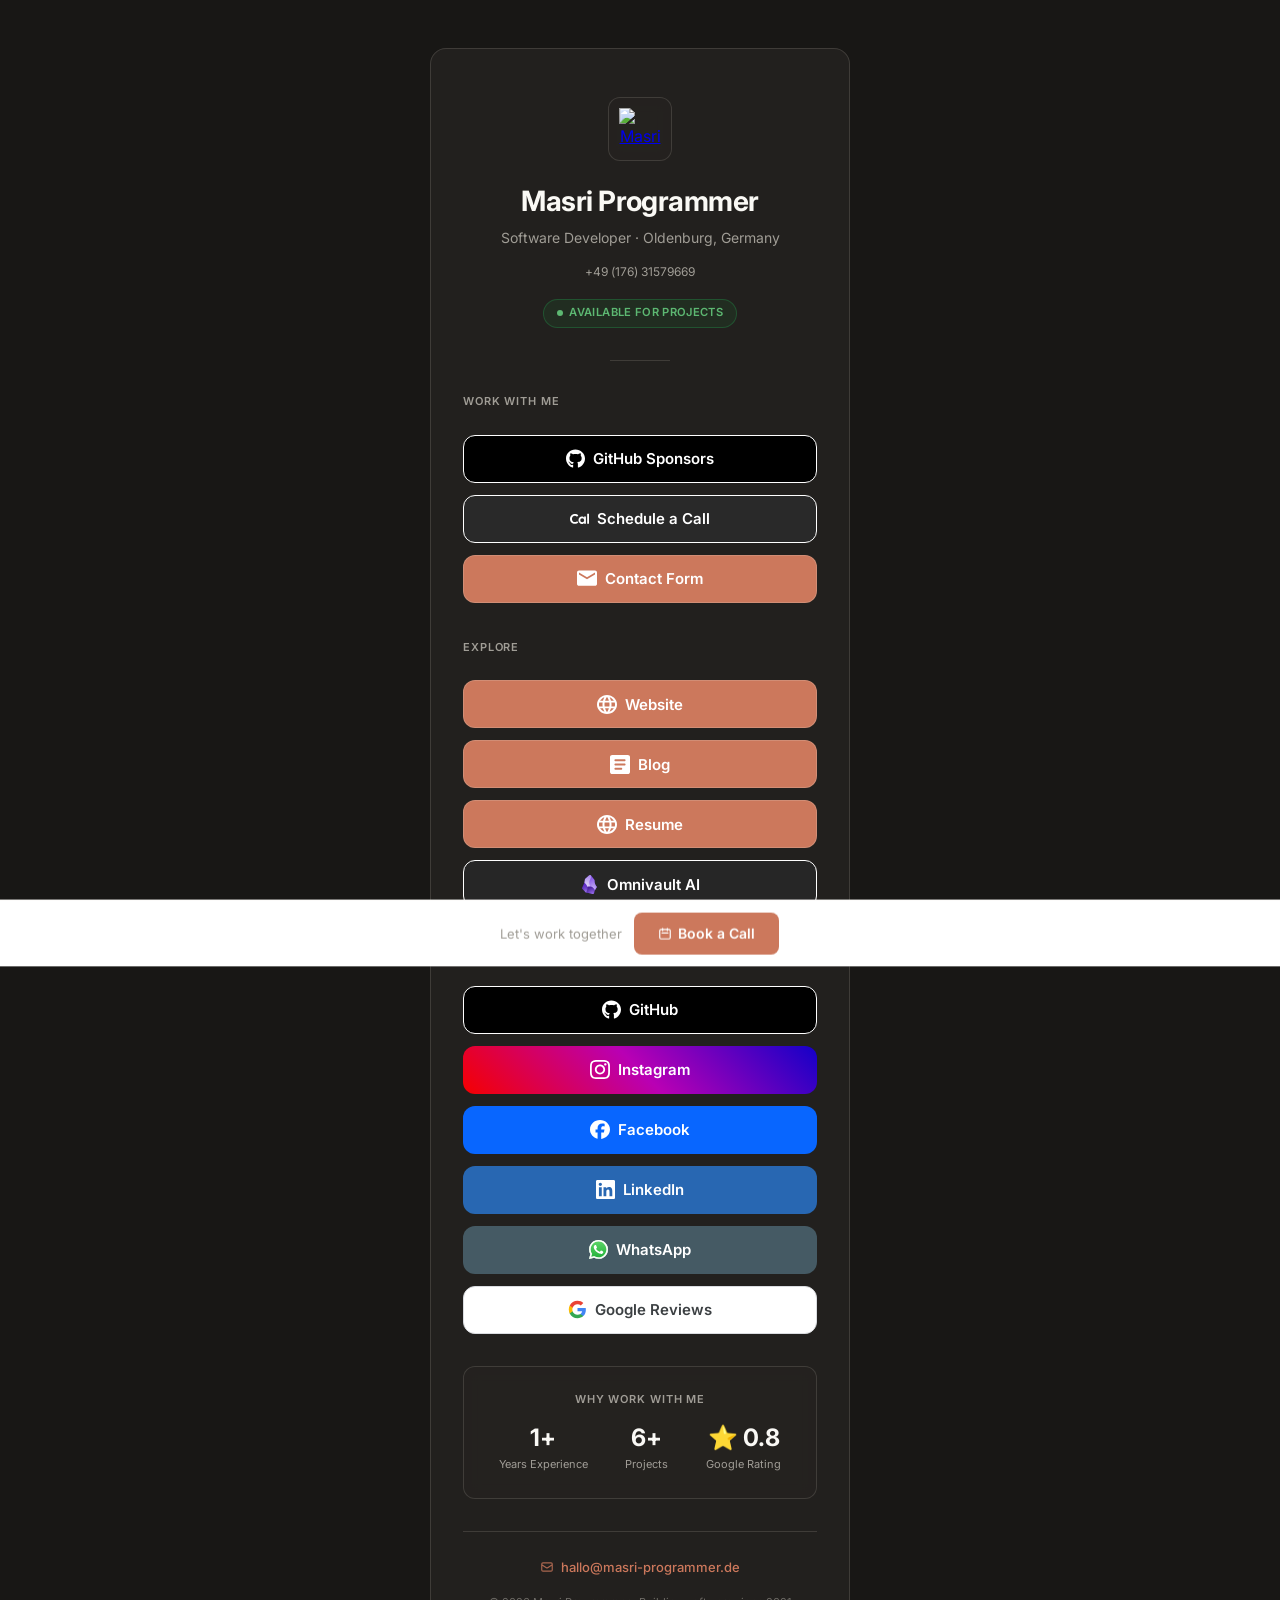
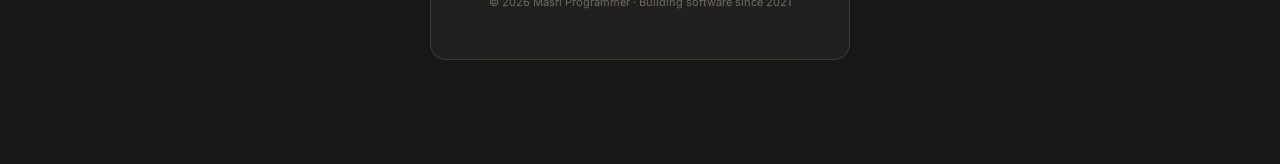
==== commit 9b646ce7: "style: revert font to Inter while retaining terracotta brand design system" ====
--- a/index.html
+++ b/index.html
@@ -44,9 +44,9 @@
     <link rel="preconnect" href="https://fonts.bunny.net" crossorigin>
     <link rel="preconnect" href="https://masri.uber.space" crossorigin>
 
-    <!-- Fonts — Instrument Sans, Cormorant Garamond & Inter from bunny.net (matching masri-programmer-app design system) -->
-    <link rel="preload" as="style" href="https://fonts.bunny.net/css?family=instrument-sans:400,500,600,700|cormorant-garamond:400,600,700|inter:400,500,600,700">
-    <link href="https://fonts.bunny.net/css?family=instrument-sans:400,500,600,700|cormorant-garamond:400,600,700|inter:400,500,600,700" rel="stylesheet">
+    <!-- Fonts — Inter from bunny.net -->
+    <link rel="preload" as="style" href="https://fonts.bunny.net/css?family=inter:400,500,600,700">
+    <link href="https://fonts.bunny.net/css?family=inter:400,500,600,700" rel="stylesheet">
 
     <!-- Stylesheets -->
     <link rel="stylesheet" href="css/reset.css">
--- a/css/style.css
+++ b/css/style.css
@@ -28,9 +28,7 @@
   --glass-blur:                20px;
 
   /* Typography */
-  --font-sans: 'Instrument Sans', 'Inter', ui-sans-serif, system-ui, -apple-system, sans-serif;
-  --font-serif: 'Copernicus', 'Cormorant Garamond', serif;
-  --font-mono: 'JetBrains Mono', ui-monospace, monospace;
+  --font-sans: 'Inter', 'Instrument Sans', ui-sans-serif, system-ui, -apple-system, sans-serif;
 
   /* Spacing */
   --spacing-xs:  0.5rem;
@@ -139,11 +137,10 @@
 }
 
 .profile h1 {
-  font-family: var(--font-serif);
-  font-size: 1.85rem;
-  font-weight: 600;
-  letter-spacing: -0.01em;
-  line-height: 1.25;
+  font-size: 1.75rem;
+  font-weight: 700;
+  letter-spacing: -0.02em;
+  line-height: 1.2;
   margin: 0 0 var(--spacing-xs);
   color: var(--color-text);
 }
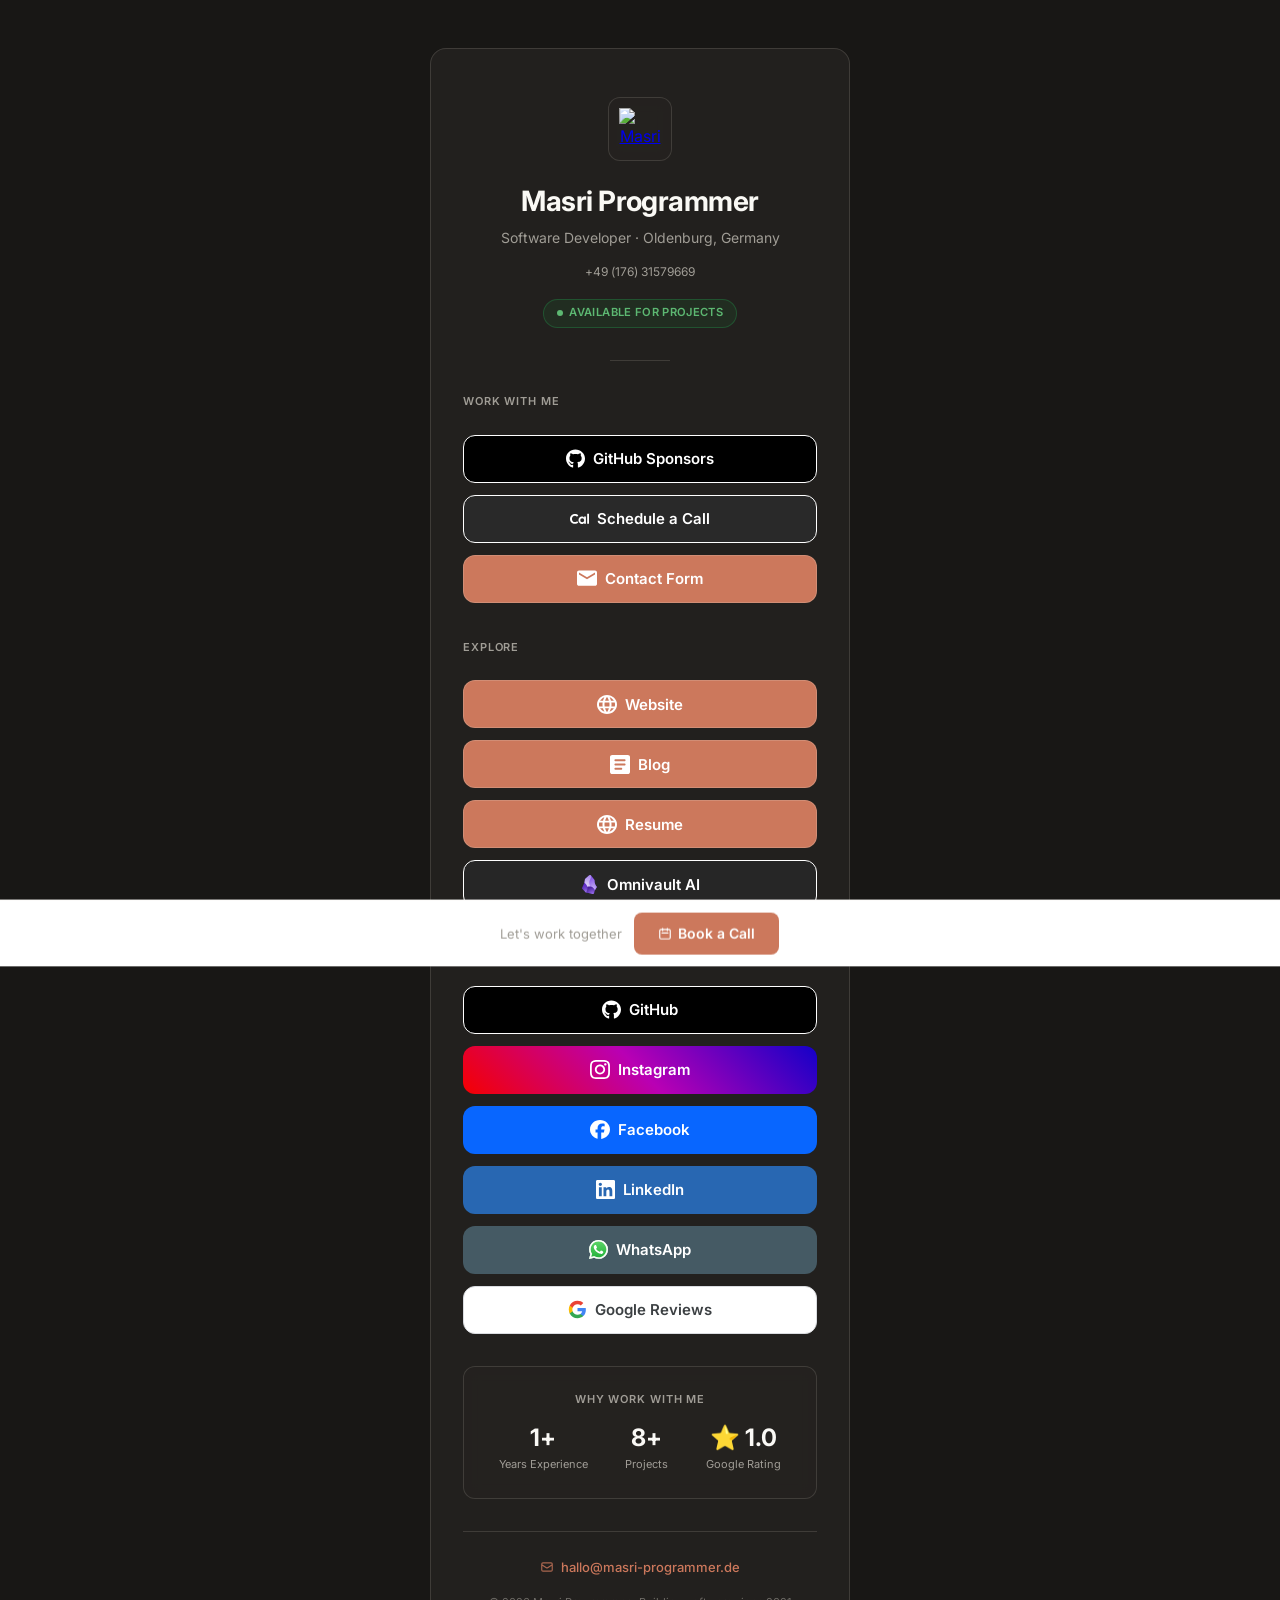
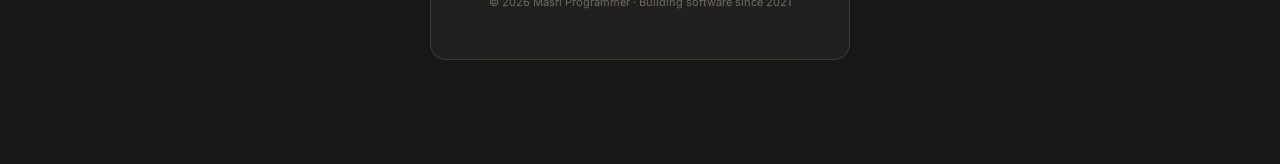
==== commit 0700c1bb: "rename gh" ====
--- a/index.html
+++ b/index.html
@@ -67,7 +67,7 @@
         "alternateName": "Masri Programmer",
         "url": "https://masri-programmer.de",
         "sameAs": [
-            "https://github.com/Masri-Programmer",
+            "https://github.com/masrisystems",
             "https://www.instagram.com/masri.programmer/",
             "https://www.facebook.com/profile.php?id=61582289406696",
             "https://www.linkedin.com/in/mohamad-masri-89778915a/",
@@ -318,7 +318,7 @@
                         buttons: [
                             {
                                 name: "GitHub",
-                                link: "https://github.com/Masri-Programmer",
+                                link: "https://github.com/masrisystems",
                                 class: "button-github",
                                 logo: "images/icons/github.svg",
                                 aria_label: "View my GitHub profile",
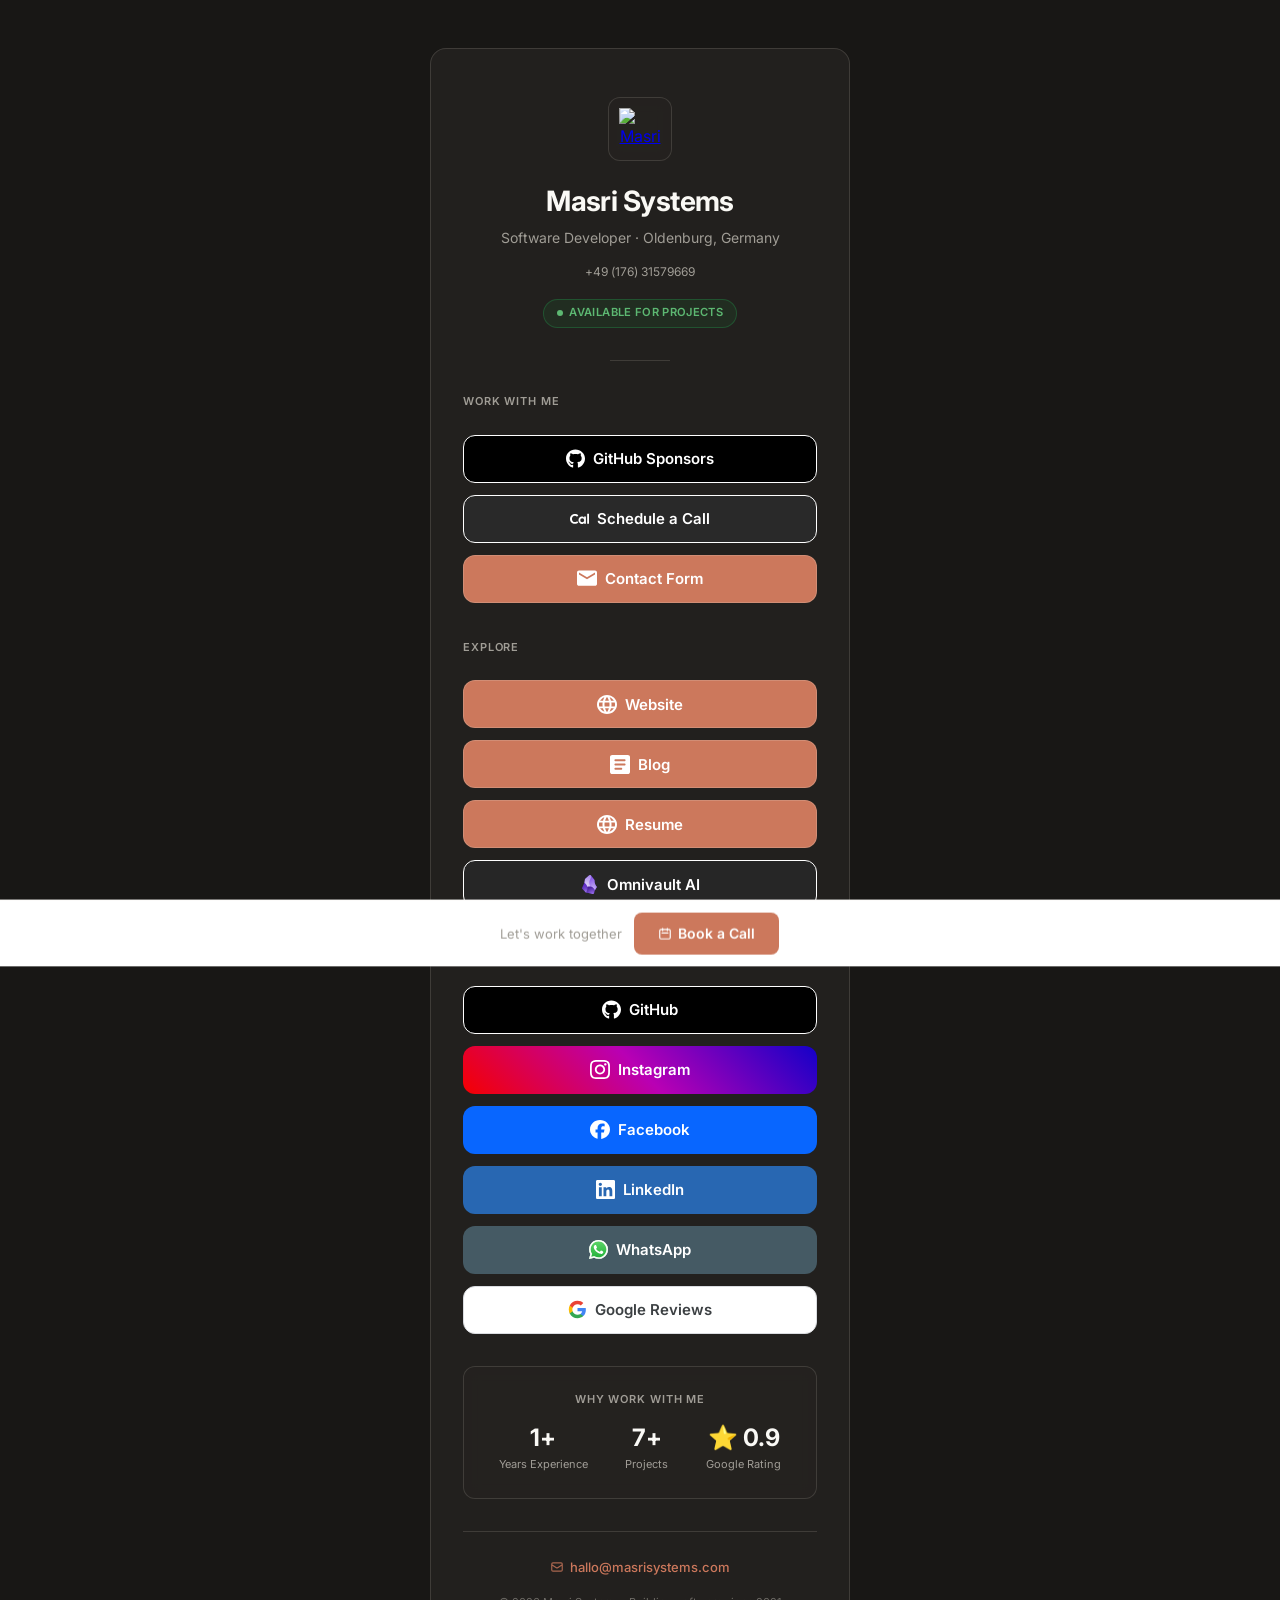
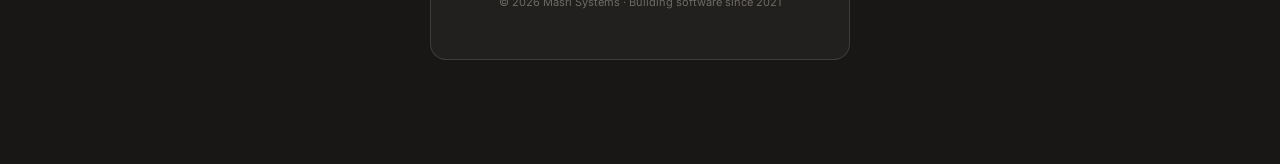
==== commit df93fd85: "new brand" ====
--- a/index.html
+++ b/index.html
@@ -8,26 +8,26 @@
     <meta name="format-detection" content="telephone=no">
 
     <!-- SEO -->
-    <title>Masri Programmer — Links | Software Developer in Oldenburg</title>
-    <meta name="description" content="Connect with Masri Programmer — Software Developer in Oldenburg, Germany. Book a consultation, explore projects, read the blog, and follow on social media.">
-    <meta name="keywords" content="Masri Programmer, Mohamad Masri, Software Developer, Oldenburg, Germany, Web Development, Freelance Developer, Laravel, PHP, JavaScript">
+    <title>Masri Systems — Links | Software Developer in Oldenburg</title>
+    <meta name="description" content="Connect with Masri Systems — Software Developer in Oldenburg, Germany. Book a consultation, explore projects, read the blog, and follow on social media.">
+    <meta name="keywords" content="Masri Systems, Mohamad Masri, Software Developer, Oldenburg, Germany, Web Development, Freelance Developer, Laravel, PHP, JavaScript">
     <meta name="author" content="Mohamad Masri">
     <meta name="robots" content="index, follow">
-    <link rel="canonical" href="https://links.masri-programmer.de">
+    <link rel="canonical" href="https://links.masrisystems.com">
 
     <!-- Open Graph / Facebook -->
     <meta property="og:type" content="website">
-    <meta property="og:site_name" content="Masri Programmer">
-    <meta property="og:title" content="Masri Programmer — All Links">
-    <meta property="og:description" content="Connect with Masri Programmer — Software Developer in Oldenburg, Germany. Book a consultation, explore projects, and follow on social media.">
-    <meta property="og:url" content="https://links.masri-programmer.de">
+    <meta property="og:site_name" content="Masri Systems">
+    <meta property="og:title" content="Masri Systems — All Links">
+    <meta property="og:description" content="Connect with Masri Systems — Software Developer in Oldenburg, Germany. Book a consultation, explore projects, and follow on social media.">
+    <meta property="og:url" content="https://links.masrisystems.com">
     <meta property="og:image" content="https://masri.uber.space/images/email/logo.svg">
     <meta property="og:locale" content="en_US">
 
     <!-- Twitter Card -->
     <meta name="twitter:card" content="summary">
-    <meta name="twitter:title" content="Masri Programmer — All Links">
-    <meta name="twitter:description" content="Connect with Masri Programmer — Software Developer in Oldenburg, Germany.">
+    <meta name="twitter:title" content="Masri Systems — All Links">
+    <meta name="twitter:description" content="Connect with Masri Systems — Software Developer in Oldenburg, Germany.">
     <meta name="twitter:image" content="https://masri.uber.space/images/email/logo.svg">
 
     <!-- Geo Meta (Local SEO for Oldenburg) -->
@@ -64,14 +64,14 @@
         "@context": "https://schema.org",
         "@type": "Person",
         "name": "Mohamad Masri",
-        "alternateName": "Masri Programmer",
-        "url": "https://masri-programmer.de",
+        "alternateName": "Masri Systems",
+        "url": "https://masrisystems.com",
         "sameAs": [
             "https://github.com/masrisystems",
             "https://www.instagram.com/masri.programmer/",
             "https://www.facebook.com/profile.php?id=61582289406696",
             "https://www.linkedin.com/in/mohamad-masri-89778915a/",
-            "https://masri-programmer.de/blog"
+            "https://masrisystems.com/blog"
         ],
         "jobTitle": "Software Developer",
         "address": {
@@ -92,7 +92,7 @@
     <main class="page" id="page" role="main">
         <div class="card" id="card">
             <div class="loading-placeholder" id="loading" aria-live="polite">
-                <img class="loading-logo" src="https://masri.uber.space/images/email/logo.svg" alt="Masri Programmer Logo" width="64" height="64" loading="eager">
+                <img class="loading-logo" src="https://masri.uber.space/images/email/logo.svg" alt="Masri Systems Logo" width="64" height="64" loading="eager">
             </div>
         </div>
     </main>
@@ -140,7 +140,7 @@
 
         document.getElementById('card').innerHTML = `
             <header class="profile">
-                <a href="https://masri-programmer.de/" target="_blank" rel="noopener" class="logo" aria-label="Visit ${profile.company.name} website">
+                <a href="https://masrisystems.com/" target="_blank" rel="noopener" class="logo" aria-label="Visit ${profile.company.name} website">
                     <img src="${profile.company.logo_url}" alt="${profile.company.name} Logo" width="44" height="44" loading="eager">
                 </a>
                 <h1 class="focus-in-expand">${profile.company.name}</h1>
@@ -227,7 +227,7 @@
             console.error(err);
             render({
                 company: {
-                    name: 'Masri Programmer',
+                    name: 'Masri Systems',
                     logo_url: 'https://masri.uber.space/images/email/logo.svg',
                     background_url: 'https://masri.uber.space/images/email/bg2.png'
                 },
@@ -236,7 +236,7 @@
                     city: '26131 Oldenburg',
                     phone_display: '+49 (176) 31579669',
                     phone_link: '+4917631579669',
-                    email: 'hallo@masri-programmer.de'
+                    email: 'hallo@masrisystems.com'
                 },
                 sections: [
                     {
@@ -260,7 +260,7 @@
                             },
                             {
                                 name: "Contact Form",
-                                link: "https://masri-programmer.de/contact",
+                                link: "https://masrisystems.com/contact",
                                 class: "button-default",
                                 logo: "images/icons/email.svg",
                                 aria_label: "Contact Form",
@@ -281,31 +281,31 @@
                         buttons: [
                             {
                                 name: "Website",
-                                link: "https://masri-programmer.de/",
+                                link: "https://masrisystems.com/",
                                 class: "button-default",
                                 logo: "images/icons/generic-website.svg",
-                                aria_label: "Visit my website masri-programmer.de",
+                                aria_label: "Visit my website masrisystems.com",
                                 active: true
                             },
                             {
                                 name: "Blog",
-                                link: "https://masri-programmer.de/blog",
+                                link: "https://masrisystems.com/blog",
                                 class: "button-default",
                                 logo: "images/icons/generic-blog.svg",
-                                aria_label: "Read my blog at masri-programmer.de/blog",
+                                aria_label: "Read my blog at masrisystems.com/blog",
                                 active: true
                             },
                             {
                                 name: "Resume",
-                                link: "https://resume.masri-programmer.de/",
+                                link: "https://resume.masrisystems.com/",
                                 class: "button-default",
                                 logo: "images/icons/generic-website.svg",
-                                aria_label: "Visit my resume at resume.masri-programmer.de",
+                                aria_label: "Visit my resume at resume.masrisystems.com",
                                 active: true
                             },
                             {
                                 name: "Omnivault AI",
-                                link: "https://omnivault.masri-programmer.de/",
+                                link: "https://omnivault.masrisystems.com/",
                                 class: "button-obsidian",
                                 logo: "images/icons/obsidian.svg",
                                 aria_label: "Explore Omnivault AI Obsidian Template",
--- a/css/style.css
+++ b/css/style.css
@@ -1,5 +1,5 @@
 /*
- * Masri Programmer — Links Page
+ * Masri Systems — Links Page
  * Design system derived from rechnung_vorlage.html
  * Glassmorphism · Inter · Dark background
  * v2.0 — Production-ready with FOUC prevention, accessibility, CRO enhancements
--- a/css/brands.css
+++ b/css/brands.css
@@ -31,7 +31,7 @@
 /* Brand-Specific Styles
 –––––––––––––––––––––––––––––––––––––––––––––––––– */
 
-/* Default — Masri Programmer Terracotta Brand */
+/* Default — Masri Systems Terracotta Brand */
 .button.button-default {
 	--button-text:#ffffff;
 	--button-background:#cc785c;
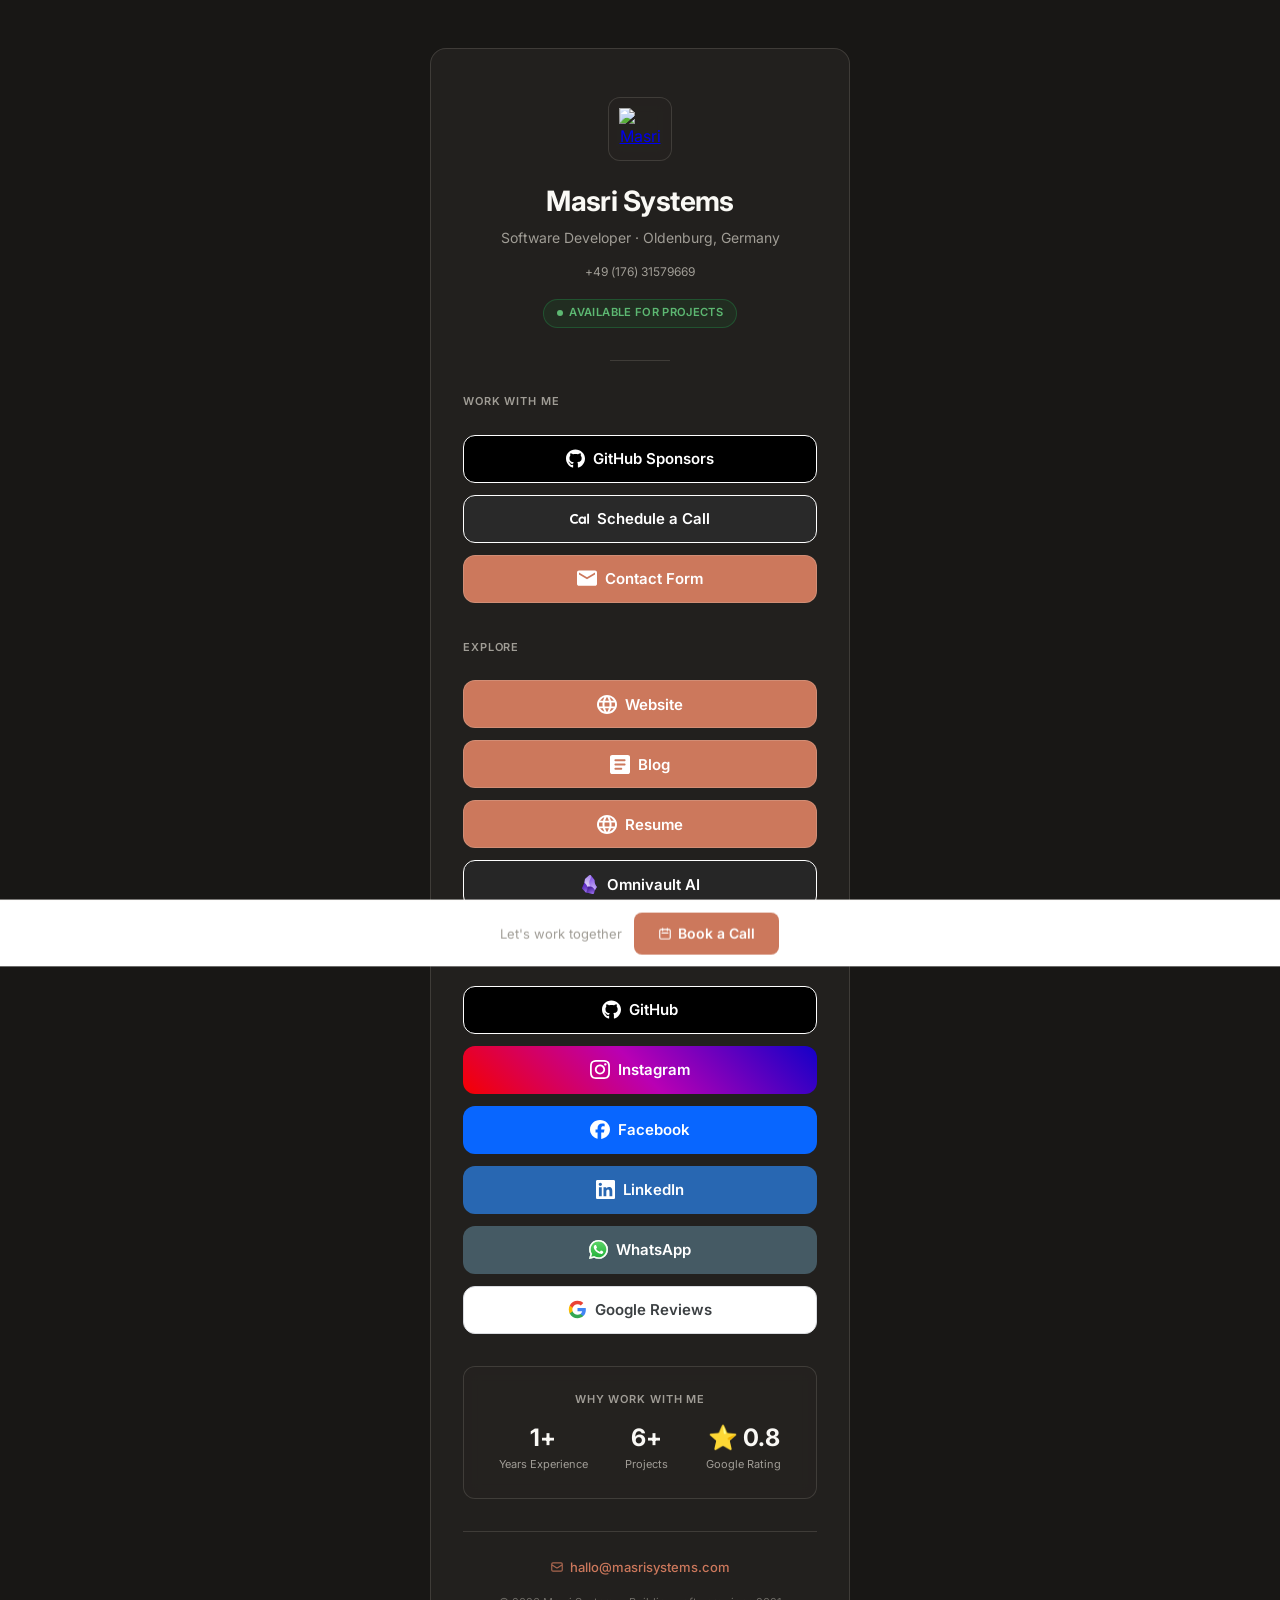
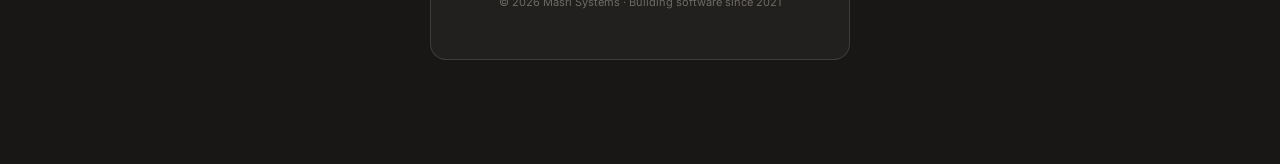
==== commit 014bd61c: "app name change" ====
--- a/index.html
+++ b/index.html
@@ -100,7 +100,7 @@
     <!-- Sticky CTA Bar -->
     <div class="sticky-cta" id="stickyCta" role="complementary" aria-label="Quick actions">
         <span class="sticky-cta-text">Let's work together</span>
-        <a href="https://cal.com/masri-programmer-f7j951/30min?duration=30" target="_blank" rel="noopener" class="sticky-cta-button heartbeat">
+        <a href="https://cal.com/masrisystems-f7j951/30min?duration=30" target="_blank" rel="noopener" class="sticky-cta-button heartbeat">
             <svg width="14" height="14" fill="none" stroke="currentColor" viewBox="0 0 24 24" aria-hidden="true">
                 <path stroke-linecap="round" stroke-linejoin="round" stroke-width="2" d="M8 7V3m8 4V3m-9 8h10M5 21h14a2 2 0 002-2V7a2 2 0 00-2-2H5a2 2 0 00-2 2v12a2 2 0 002 2z"/>
             </svg>
@@ -244,7 +244,7 @@
                         buttons: [
                             {
                                 name: "GitHub Sponsors",
-                                link: "https://github.com/sponsors/Masri-Programmer",
+                                link: "https://github.com/sponsors/Masrisystems",
                                 class: "button-github",
                                 logo: "images/icons/github.svg",
                                 aria_label: "Sponsor me on GitHub",
@@ -252,7 +252,7 @@
                             },
                             {
                                 name: "Schedule a Call",
-                                link: "https://cal.com/masri-programmer-f7j951/30min?duration=30",
+                                link: "https://cal.com/masrisystems-f7j951/30min?duration=30",
                                 class: "button-cal",
                                 logo: "images/icons/cal.svg",
                                 aria_label: "Schedule a 30-minute call via Cal.com",
--- a/css/style.css
+++ b/css/style.css
@@ -5,7 +5,7 @@
  * v2.0 — Production-ready with FOUC prevention, accessibility, CRO enhancements
  */
 
-/* ── Custom Properties (Derived from masri-programmer-app app.css) ── */
+/* ── Custom Properties (Derived from masrisystems-app app.css) ── */
 :root {
   /* Colors — Warm Dark & Terracotta Claude Palette */
   --color-primary:             #cc785c;
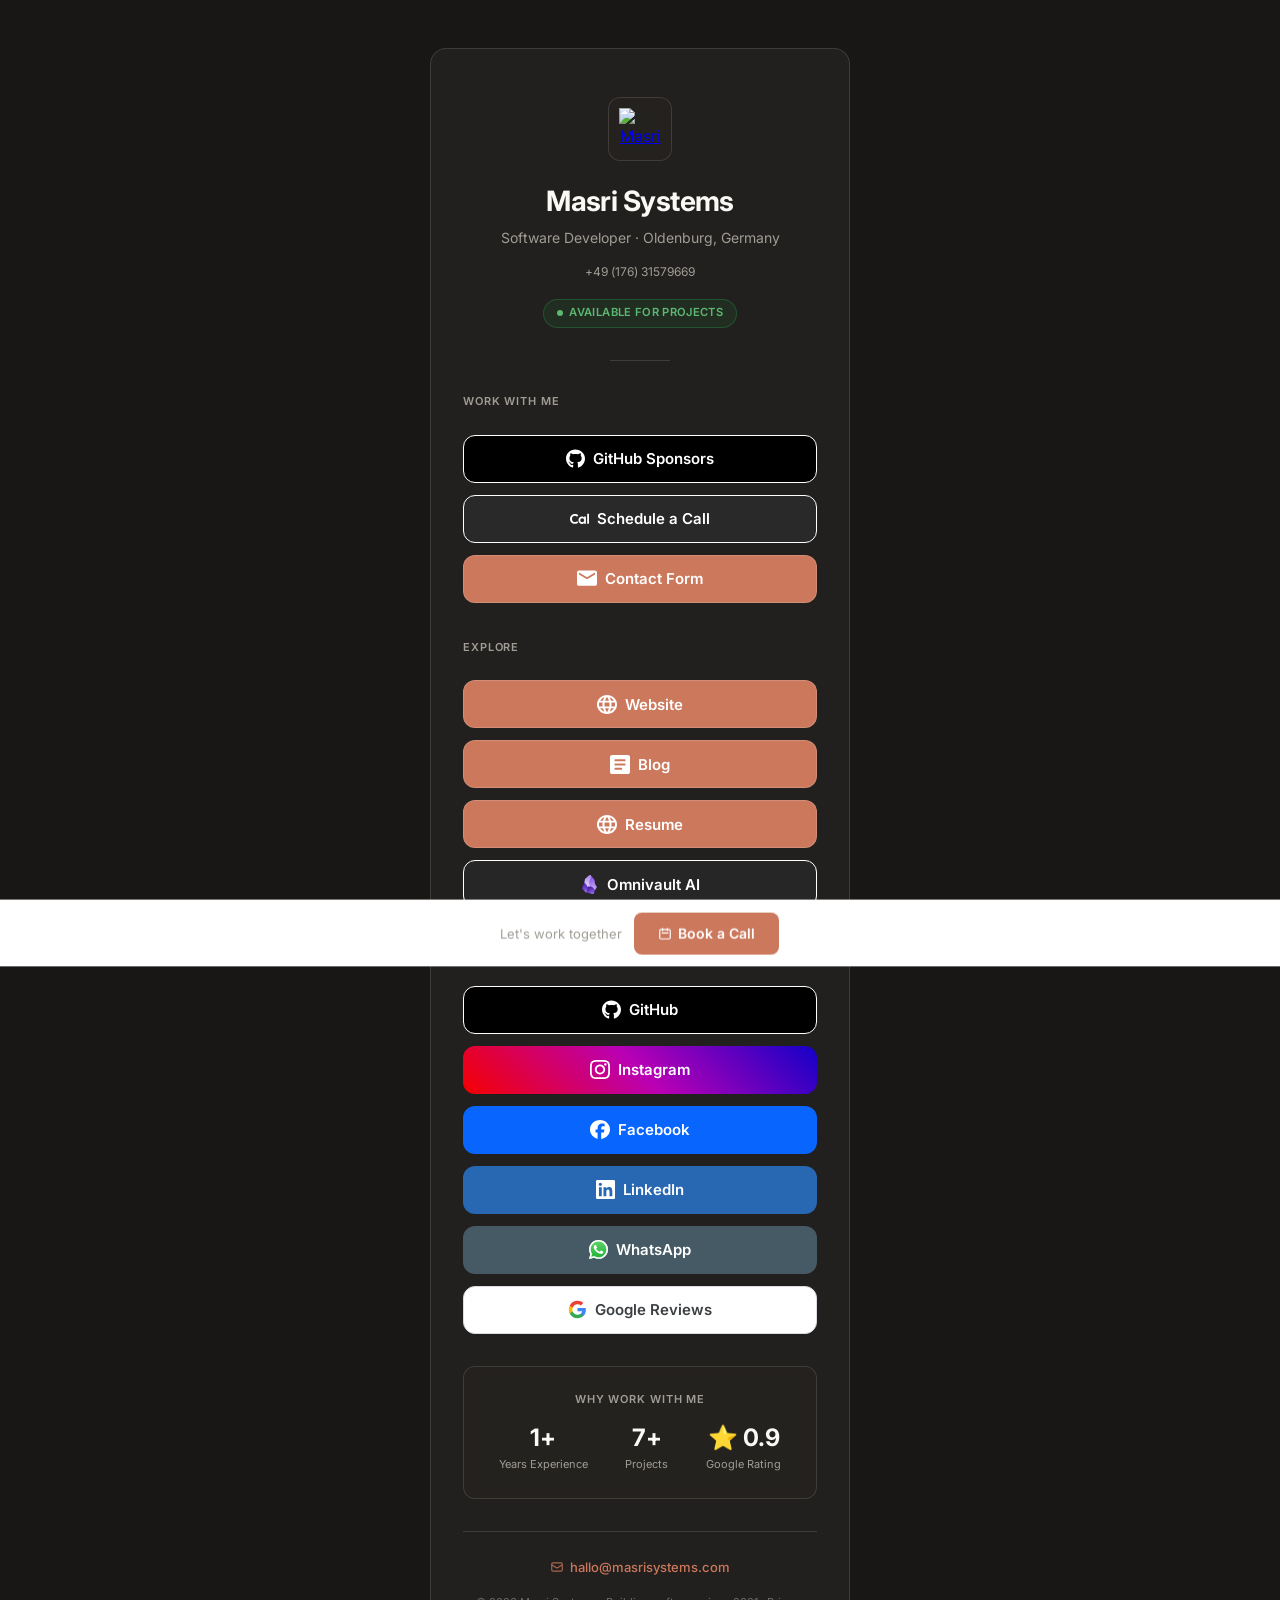
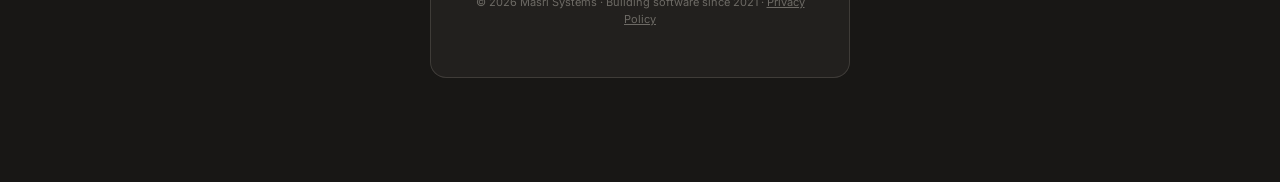
==== commit b39becc6: "seo audit" ====
--- a/index.html
+++ b/index.html
@@ -1,144 +1,240 @@
-<!DOCTYPE html>
+<!doctype html>
 <html lang="en">
-<head>
+  <head>
     <!-- Core Meta -->
-    <meta charset="utf-8">
-    <meta name="viewport" content="width=device-width, initial-scale=1">
-    <meta name="referrer" content="strict-origin-when-cross-origin">
-    <meta name="format-detection" content="telephone=no">
+    <meta charset="utf-8" />
+    <meta name="viewport" content="width=device-width, initial-scale=1" />
+    <meta name="referrer" content="strict-origin-when-cross-origin" />
+    <meta name="format-detection" content="telephone=no" />
 
     <!-- SEO -->
     <title>Masri Systems — Links | Software Developer in Oldenburg</title>
-    <meta name="description" content="Connect with Masri Systems — Software Developer in Oldenburg, Germany. Book a consultation, explore projects, read the blog, and follow on social media.">
-    <meta name="keywords" content="Masri Systems, Mohamad Masri, Software Developer, Oldenburg, Germany, Web Development, Freelance Developer, Laravel, PHP, JavaScript">
-    <meta name="author" content="Mohamad Masri">
-    <meta name="robots" content="index, follow">
-    <link rel="canonical" href="https://links.masrisystems.com">
+    <meta
+      name="description"
+      content="Connect with Masri Systems — Software Developer in Oldenburg, Germany. Book a consultation, explore projects, read the blog, and follow on social media."
+    />
+    <meta
+      name="keywords"
+      content="Masri Systems, Mohamad Masri, Software Developer, Oldenburg, Germany, Web Development, Freelance Developer, Laravel, PHP, JavaScript"
+    />
+    <meta name="author" content="Mohamad Masri" />
+    <meta name="robots" content="index, follow" />
+    <link rel="canonical" href="https://links.masrisystems.com/" />
 
     <!-- Open Graph / Facebook -->
-    <meta property="og:type" content="website">
-    <meta property="og:site_name" content="Masri Systems">
-    <meta property="og:title" content="Masri Systems — All Links">
-    <meta property="og:description" content="Connect with Masri Systems — Software Developer in Oldenburg, Germany. Book a consultation, explore projects, and follow on social media.">
-    <meta property="og:url" content="https://links.masrisystems.com">
-    <meta property="og:image" content="https://masri.uber.space/images/email/logo.svg">
-    <meta property="og:locale" content="en_US">
+    <meta property="og:type" content="website" />
+    <meta property="og:site_name" content="Masri Systems" />
+    <meta property="og:title" content="Masri Systems — All Links" />
+    <meta
+      property="og:description"
+      content="Connect with Masri Systems — Software Developer in Oldenburg, Germany. Book a consultation, explore projects, and follow on social media."
+    />
+    <meta property="og:url" content="https://links.masrisystems.com/" />
+    <meta property="og:image" content="https://masri.uber.space/images/email/logo.svg" />
+    <meta property="og:locale" content="en_US" />
 
     <!-- Twitter Card -->
-    <meta name="twitter:card" content="summary">
-    <meta name="twitter:title" content="Masri Systems — All Links">
-    <meta name="twitter:description" content="Connect with Masri Systems — Software Developer in Oldenburg, Germany.">
-    <meta name="twitter:image" content="https://masri.uber.space/images/email/logo.svg">
+    <meta name="twitter:card" content="summary" />
+    <meta name="twitter:title" content="Masri Systems — All Links" />
+    <meta
+      name="twitter:description"
+      content="Connect with Masri Systems — Software Developer in Oldenburg, Germany."
+    />
+    <meta name="twitter:image" content="https://masri.uber.space/images/email/logo.svg" />
 
     <!-- Geo Meta (Local SEO for Oldenburg) -->
-    <meta name="geo.region" content="DE-NI">
-    <meta name="geo.placename" content="Oldenburg, Deutschland">
+    <meta name="geo.region" content="DE-NI" />
+    <meta name="geo.placename" content="Oldenburg, Deutschland" />
 
     <!-- Favicon — SVG primary (modern browsers), PNG fallback with cache-bust -->
-    <link rel="icon" type="image/svg+xml" href="https://masri.uber.space/images/email/logo.svg">
-    <link rel="icon" type="image/png" sizes="128x128" href="images/avatar.png?v=2">
-    <link rel="shortcut icon" href="images/avatar.png?v=2">
-    <link rel="apple-touch-icon" href="images/avatar@2x.png">
+    <link rel="icon" type="image/svg+xml" href="https://masri.uber.space/images/email/logo.svg" />
+    <link rel="icon" type="image/png" sizes="128x128" href="images/avatar.png?v=2" />
+    <link rel="shortcut icon" href="images/avatar.png?v=2" />
+    <link rel="apple-touch-icon" href="images/avatar@2x.png" />
 
     <!-- Preconnect (Performance — from Blade template pattern) -->
-    <link rel="preconnect" href="https://fonts.bunny.net" crossorigin>
-    <link rel="preconnect" href="https://masri.uber.space" crossorigin>
+    <link rel="preconnect" href="https://fonts.bunny.net" crossorigin />
+    <link rel="preconnect" href="https://masri.uber.space" crossorigin />
 
     <!-- Fonts — Inter from bunny.net -->
-    <link rel="preload" as="style" href="https://fonts.bunny.net/css?family=inter:400,500,600,700">
-    <link href="https://fonts.bunny.net/css?family=inter:400,500,600,700" rel="stylesheet">
+    <link
+      rel="preload"
+      as="style"
+      href="https://fonts.bunny.net/css?family=inter:400,500,600,700"
+    />
+    <link href="https://fonts.bunny.net/css?family=inter:400,500,600,700" rel="stylesheet" />
 
     <!-- Stylesheets -->
-    <link rel="stylesheet" href="css/reset.css">
-    <link rel="stylesheet" href="css/style.css?v=10">
-    <link rel="stylesheet" href="css/brands.css?v=3">
+    <link rel="stylesheet" href="css/reset.css" />
+    <link rel="stylesheet" href="css/style.css?v=10" />
+    <link rel="stylesheet" href="css/brands.css?v=3" />
 
     <!-- FOUC Prevention -->
     <style>
-        html { background-color: #181715; }
+      html {
+        background-color: #181715;
+      }
     </style>
 
     <!-- Structured Data — Schema.org Person -->
     <script type="application/ld+json">
-    {
+      {
         "@context": "https://schema.org",
         "@type": "Person",
         "name": "Mohamad Masri",
         "alternateName": "Masri Systems",
         "url": "https://masrisystems.com",
         "sameAs": [
-            "https://github.com/masrisystems",
-            "https://www.instagram.com/masri.programmer/",
-            "https://www.facebook.com/profile.php?id=61582289406696",
-            "https://www.linkedin.com/in/mohamad-masri-89778915a/",
-            "https://masrisystems.com/blog"
+          "https://github.com/masrisystems",
+          "https://www.instagram.com/masrisystems/",
+          "https://www.facebook.com/profile.php?id=61582289406696",
+          "https://www.linkedin.com/in/mohamad-masri-89778915a/",
+          "https://masrisystems.com/blog"
         ],
         "jobTitle": "Software Developer",
         "address": {
-            "@type": "PostalAddress",
-            "addressLocality": "Oldenburg",
-            "addressRegion": "Niedersachsen",
-            "addressCountry": "DE"
+          "@type": "PostalAddress",
+          "addressLocality": "Oldenburg",
+          "addressRegion": "Niedersachsen",
+          "addressCountry": "DE"
         },
         "knowsAbout": ["Web Development", "Laravel", "PHP", "JavaScript", "Software Engineering"]
-    }
+      }
     </script>
-</head>
-
-<body>
+  </head>
+
+  <body>
     <!-- Skip Link (Accessibility) -->
     <a href="#links" class="skip-link">Skip to links</a>
 
     <main class="page" id="page" role="main">
-        <div class="card" id="card">
-            <div class="loading-placeholder" id="loading" aria-live="polite">
-                <img class="loading-logo" src="https://masri.uber.space/images/email/logo.svg" alt="Masri Systems Logo" width="64" height="64" loading="eager">
+      <div class="card" id="card">
+        <header class="profile">
+          <a href="https://masrisystems.com/" target="_blank" rel="noopener" class="logo" aria-label="Visit Masri Systems website">
+            <img src="https://masri.uber.space/images/email/logo.svg" alt="Masri Systems Logo" width="44" height="44" loading="eager">
+          </a>
+          <h1 class="focus-in-expand">Masri Systems</h1>
+          <p class="subtitle">Software Developer · Oldenburg, Germany</p>
+          <div class="contact-info">
+            <a href="tel:+4917631579669" aria-label="Call Masri Systems">+49 (176) 31579669</a>
+          </div>
+          <div class="availability-badge" aria-label="Currently available for projects">
+            <span class="pulse-dot" aria-hidden="true"></span>
+            Available for Projects
+          </div>
+        </header>
+
+        <hr class="divider" aria-hidden="true">
+
+        <nav class="button-stack" id="links" role="navigation" aria-label="Social and business links">
+          <span class="section-label" aria-hidden="true">Work with me</span>
+          <a class="button button-cal" href="https://cal.com/masrisystems-f7j951/30min?duration=30" target="_blank" rel="noopener" role="button" aria-label="Schedule a 30-minute call via Cal.com">
+            <img class="icon" aria-hidden="true" src="images/icons/cal.svg" alt="" width="19" height="19">Schedule a Call
+          </a>
+          <a class="button button-default" href="https://masrisystems.com/contact" target="_blank" rel="noopener" role="button" aria-label="Contact Form">
+            <img class="icon" aria-hidden="true" src="images/icons/email.svg" alt="" width="19" height="19">Contact Form
+          </a>
+          <div class="button-group-separator"></div>
+          <span class="section-label" aria-hidden="true">Explore</span>
+          <a class="button button-default" href="https://masrisystems.com/" target="_blank" rel="noopener" role="button" aria-label="Visit my website masrisystems.com">
+            <img class="icon" aria-hidden="true" src="images/icons/generic-website.svg" alt="" width="19" height="19">Website
+          </a>
+          <a class="button button-default" href="https://masrisystems.com/blog" target="_blank" rel="noopener" role="button" aria-label="Read my blog at masrisystems.com/blog">
+            <img class="icon" aria-hidden="true" src="images/icons/generic-blog.svg" alt="" width="19" height="19">Blog
+          </a>
+        </nav>
+
+        <section class="trust-section" aria-label="Experience highlights">
+          <h2 class="trust-title">Why work with me</h2>
+          <div class="trust-stats">
+            <div class="trust-stat">
+              <span class="stat-value"><span class="counter" data-target="5">5</span>+</span>
+              <span class="stat-label">Years Experience</span>
             </div>
-        </div>
+            <div class="trust-stat">
+              <span class="stat-value"><span class="counter" data-target="40">40</span>+</span>
+              <span class="stat-label">Projects</span>
+            </div>
+            <div class="trust-stat">
+              <span class="stat-value">⭐ <span class="counter" data-target="5.0" data-decimals="1">5.0</span></span>
+              <span class="stat-label">Google Rating</span>
+            </div>
+          </div>
+        </section>
+
+        <footer class="footer" role="contentinfo">
+          <a href="mailto:hallo@masrisystems.com" class="email-link" aria-label="Send email to hallo@masrisystems.com">
+            <svg class="email-icon" fill="none" stroke="currentColor" viewBox="0 0 24 24" xmlns="http://www.w3.org/2000/svg" aria-hidden="true">
+              <path stroke-linecap="round" stroke-linejoin="round" stroke-width="2" d="M3 8l7.89 5.26a2 2 0 002.22 0L21 8M5 19h14a2 2 0 002-2V7a2 2 0 00-2-2H5a2 2 0 00-2 2v10a2 2 0 002 2z"/>
+            </svg>
+            hallo@masrisystems.com
+          </a>
+          <p class="copyright">
+            © 2026 Masri Systems · Building software since 2021 · <a href="privacy.html" style="color: inherit; text-decoration: underline;">Privacy Policy</a>
+          </p>
+        </footer>
+      </div>
     </main>
 
     <!-- Sticky CTA Bar -->
     <div class="sticky-cta" id="stickyCta" role="complementary" aria-label="Quick actions">
-        <span class="sticky-cta-text">Let's work together</span>
-        <a href="https://cal.com/masrisystems-f7j951/30min?duration=30" target="_blank" rel="noopener" class="sticky-cta-button heartbeat">
-            <svg width="14" height="14" fill="none" stroke="currentColor" viewBox="0 0 24 24" aria-hidden="true">
-                <path stroke-linecap="round" stroke-linejoin="round" stroke-width="2" d="M8 7V3m8 4V3m-9 8h10M5 21h14a2 2 0 002-2V7a2 2 0 00-2-2H5a2 2 0 00-2 2v12a2 2 0 002 2z"/>
-            </svg>
-            Book a Call
-        </a>
+      <span class="sticky-cta-text">Let's work together</span>
+      <a
+        href="https://cal.com/masrisystems-f7j951/30min?duration=30"
+        target="_blank"
+        rel="noopener"
+        class="sticky-cta-button heartbeat"
+      >
+        <svg
+          width="14"
+          height="14"
+          fill="none"
+          stroke="currentColor"
+          viewBox="0 0 24 24"
+          aria-hidden="true"
+        >
+          <path
+            stroke-linecap="round"
+            stroke-linejoin="round"
+            stroke-width="2"
+            d="M8 7V3m8 4V3m-9 8h10M5 21h14a2 2 0 002-2V7a2 2 0 00-2-2H5a2 2 0 00-2 2v12a2 2 0 002 2z"
+          />
+        </svg>
+        Book a Call
+      </a>
     </div>
 
     <script>
-    function render(profile) {
+      function render(profile) {
         // Set background image
-        document.body.style.backgroundImage = `url('${profile.company.background_url}')`;
+        document.body.style.backgroundImage = `url('${profile.company.background_url}')`
 
         // Generate buttons dynamic HTML
-        let delay = 0.05;
-        let buttonsHtml = '';
+        let delay = 0.05
+        let buttonsHtml = ""
         if (profile.sections && Array.isArray(profile.sections)) {
-            profile.sections.forEach((section, sIndex) => {
-                if (sIndex > 0) {
-                    buttonsHtml += `<div class="button-group-separator"></div>`;
-                }
-                buttonsHtml += `<span class="section-label" aria-hidden="true">${section.label}</span>`;
-                
-                if (section.buttons && Array.isArray(section.buttons)) {
-                    section.buttons.forEach(btn => {
-                        if (btn.active !== false) {
-                            buttonsHtml += `
+          profile.sections.forEach((section, sIndex) => {
+            if (sIndex > 0) {
+              buttonsHtml += `<div class="button-group-separator"></div>`
+            }
+            buttonsHtml += `<span class="section-label" aria-hidden="true">${section.label}</span>`
+
+            if (section.buttons && Array.isArray(section.buttons)) {
+              section.buttons.forEach((btn) => {
+                if (btn.active !== false) {
+                  buttonsHtml += `
                                 <a class="button ${btn.class}" href="${btn.link}" target="_blank" rel="noopener" role="button" style="animation-delay: ${delay.toFixed(2)}s" aria-label="${btn.aria_label}">
                                     <img class="icon" aria-hidden="true" src="${btn.logo}" alt="" width="19" height="19">${btn.name}
                                 </a>
-                            `;
-                            delay += 0.05;
-                        }
-                    });
+                            `
+                  delay += 0.05
                 }
-            });
+              })
+            }
+          })
         }
 
-        document.getElementById('card').innerHTML = `
+        document.getElementById("card").innerHTML = `
             <header class="profile">
                 <a href="https://masrisystems.com/" target="_blank" rel="noopener" class="logo" aria-label="Visit ${profile.company.name} website">
                     <img src="${profile.company.logo_url}" alt="${profile.company.name} Logo" width="44" height="44" loading="eager">
@@ -186,237 +282,244 @@
                     ${profile.contact.email}
                 </a>
                 <p class="copyright">
-                    © ${new Date().getFullYear()} ${profile.company.name} · Building software since 2021
+                    © ${new Date().getFullYear()} ${profile.company.name} · Building software since 2021 · <a href="privacy.html" style="color: inherit; text-decoration: underline;">Privacy Policy</a>
                 </p>
             </footer>
-        `;
+        `
 
         // CRITICAL FIX: Trigger the counters strictly after the elements exist in the DOM
-        initCounters();
-    }
-
-    // Sticky CTA — show after scrolling past the card header
-    function initStickyCta() {
-        const cta = document.getElementById('stickyCta');
-        if (!cta) return;
-
-        let ticking = false;
-        window.addEventListener('scroll', function() {
+        initCounters()
+      }
+
+      // Sticky CTA — show after scrolling past the card header
+      function initStickyCta() {
+        const cta = document.getElementById("stickyCta")
+        if (!cta) return
+
+        let ticking = false
+        window.addEventListener(
+          "scroll",
+          function () {
             if (!ticking) {
-                window.requestAnimationFrame(function() {
-                    if (window.scrollY > 300) {
-                        cta.classList.add('visible');
-                    } else {
-                        cta.classList.remove('visible');
+              window.requestAnimationFrame(function () {
+                if (window.scrollY > 300) {
+                  cta.classList.add("visible")
+                } else {
+                  cta.classList.remove("visible")
+                }
+                ticking = false
+              })
+              ticking = true
+            }
+          },
+          { passive: true },
+        )
+      }
+
+      // Initialize
+      async function init() {
+        try {
+          const res = await fetch("./private.json")
+          if (!res.ok) throw new Error("Could not load private.json")
+          const profile = await res.json()
+          render(profile)
+        } catch (err) {
+          console.error(err)
+          render({
+            company: {
+              name: "Masri Systems",
+              logo_url: "https://masri.uber.space/images/email/logo.svg",
+              background_url: "https://masri.uber.space/images/email/bg2.png",
+            },
+            contact: {
+              street: "",
+              city: "26131 Oldenburg",
+              phone_display: "+49 (176) 31579669",
+              phone_link: "+4917631579669",
+              email: "hallo@masrisystems.com",
+            },
+            sections: [
+              {
+                label: "Work with me",
+                buttons: [
+                  {
+                    name: "GitHub Sponsors",
+                    link: "https://github.com/sponsors/Masrisystems",
+                    class: "button-github",
+                    logo: "images/icons/github.svg",
+                    aria_label: "Sponsor me on GitHub",
+                    active: true,
+                  },
+                  {
+                    name: "Schedule a Call",
+                    link: "https://cal.com/masrisystems-f7j951/30min?duration=30",
+                    class: "button-cal",
+                    logo: "images/icons/cal.svg",
+                    aria_label: "Schedule a 30-minute call via Cal.com",
+                    active: true,
+                  },
+                  {
+                    name: "Contact Form",
+                    link: "https://masrisystems.com/contact",
+                    class: "button-default",
+                    logo: "images/icons/email.svg",
+                    aria_label: "Contact Form",
+                    active: true,
+                  },
+                  {
+                    name: "Upwork",
+                    link: "https://www.upwork.com/freelancers/~0141405ef520d50588?mp_source=share",
+                    class: "button-upwork",
+                    logo: "images/icons/upwork.svg",
+                    aria_label: "Hire me on Upwork",
+                    active: false,
+                  },
+                ],
+              },
+              {
+                label: "Explore",
+                buttons: [
+                  {
+                    name: "Website",
+                    link: "https://masrisystems.com/",
+                    class: "button-default",
+                    logo: "images/icons/generic-website.svg",
+                    aria_label: "Visit my website masrisystems.com",
+                    active: true,
+                  },
+                  {
+                    name: "Blog",
+                    link: "https://masrisystems.com/blog",
+                    class: "button-default",
+                    logo: "images/icons/generic-blog.svg",
+                    aria_label: "Read my blog at masrisystems.com/blog",
+                    active: true,
+                  },
+                  {
+                    name: "Resume",
+                    link: "https://resume.masrisystems.com/",
+                    class: "button-default",
+                    logo: "images/icons/generic-website.svg",
+                    aria_label: "Visit my resume at resume.masrisystems.com",
+                    active: true,
+                  },
+                  {
+                    name: "Omnivault AI",
+                    link: "https://omnivault.masrisystems.com/",
+                    class: "button-obsidian",
+                    logo: "images/icons/obsidian.svg",
+                    aria_label: "Explore Omnivault AI Obsidian Template",
+                    active: true,
+                  },
+                ],
+              },
+              {
+                label: "Connect",
+                buttons: [
+                  {
+                    name: "GitHub",
+                    link: "https://github.com/masrisystems",
+                    class: "button-github",
+                    logo: "images/icons/github.svg",
+                    aria_label: "View my GitHub profile",
+                    active: true,
+                  },
+                  {
+                    name: "Instagram",
+                    link: "https://www.instagram.com/masrisystems/",
+                    class: "button-instagram",
+                    logo: "images/icons/instagram.svg",
+                    aria_label: "Follow me on Instagram",
+                    active: true,
+                  },
+                  {
+                    name: "Facebook",
+                    link: "https://www.facebook.com/profile.php?id=61582289406696",
+                    class: "button-faceb",
+                    logo: "images/icons/facebook.svg",
+                    aria_label: "Connect on Facebook",
+                    active: true,
+                  },
+                  {
+                    name: "LinkedIn",
+                    link: "https://www.linkedin.com/in/mohamad-masri-89778915a/",
+                    class: "button-linked",
+                    logo: "images/icons/linkedin.svg",
+                    aria_label: "Connect on LinkedIn",
+                    active: true,
+                  },
+                  {
+                    name: "WhatsApp",
+                    link: "https://wa.me/4917631579669",
+                    class: "button-whatsapp",
+                    logo: "images/icons/whatsapp.svg",
+                    aria_label: "Message me on WhatsApp",
+                    active: true,
+                  },
+                  {
+                    name: "Google Reviews",
+                    link: "https://g.page/r/CQl3_s6R1DkiEAE/review",
+                    class: "button-google",
+                    logo: "images/icons/google.svg",
+                    aria_label: "Leave a Google review",
+                    active: true,
+                  },
+                ],
+              },
+            ],
+          })
+        }
+
+        initStickyCta()
+      }
+
+      // Number counting animation
+      function initCounters() {
+        const counters = document.querySelectorAll(".counter")
+        const speed = 100
+
+        // Dropped threshold to 0.1 to trigger as soon as the element enters view
+        const observer = new IntersectionObserver(
+          (entries, observer) => {
+            entries.forEach((entry) => {
+              if (entry.isIntersecting) {
+                const counter = entry.target
+                const target = +counter.getAttribute("data-target")
+                const decimals = +counter.getAttribute("data-decimals") || 0
+                const inc = target / speed
+
+                let currentCount = 0
+
+                function updateCount() {
+                  if (currentCount < target) {
+                    currentCount += inc
+                    // Ensure we don't overshoot
+                    if (currentCount > target) currentCount = target
+
+                    counter.innerText = currentCount.toFixed(decimals)
+
+                    if (currentCount < target) {
+                      requestAnimationFrame(updateCount)
                     }
-                    ticking = false;
-                });
-                ticking = true;
-            }
-        }, { passive: true });
-    }
-
-    // Initialize
-    async function init() {
-        try {
-            const res = await fetch('./private.json');
-            if (!res.ok) throw new Error('Could not load private.json');
-            const profile = await res.json();
-            render(profile);
-        } catch (err) {
-            console.error(err);
-            render({
-                company: {
-                    name: 'Masri Systems',
-                    logo_url: 'https://masri.uber.space/images/email/logo.svg',
-                    background_url: 'https://masri.uber.space/images/email/bg2.png'
-                },
-                contact: {
-                    street: '',
-                    city: '26131 Oldenburg',
-                    phone_display: '+49 (176) 31579669',
-                    phone_link: '+4917631579669',
-                    email: 'hallo@masrisystems.com'
-                },
-                sections: [
-                    {
-                        label: "Work with me",
-                        buttons: [
-                            {
-                                name: "GitHub Sponsors",
-                                link: "https://github.com/sponsors/Masrisystems",
-                                class: "button-github",
-                                logo: "images/icons/github.svg",
-                                aria_label: "Sponsor me on GitHub",
-                                active: true
-                            },
-                            {
-                                name: "Schedule a Call",
-                                link: "https://cal.com/masrisystems-f7j951/30min?duration=30",
-                                class: "button-cal",
-                                logo: "images/icons/cal.svg",
-                                aria_label: "Schedule a 30-minute call via Cal.com",
-                                active: true
-                            },
-                            {
-                                name: "Contact Form",
-                                link: "https://masrisystems.com/contact",
-                                class: "button-default",
-                                logo: "images/icons/email.svg",
-                                aria_label: "Contact Form",
-                                active: true
-                            },
-                            {
-                                name: "Upwork",
-                                link: "https://www.upwork.com/freelancers/~0141405ef520d50588?mp_source=share",
-                                class: "button-upwork",
-                                logo: "images/icons/upwork.svg",
-                                aria_label: "Hire me on Upwork",
-                                active: false
-                            }
-                        ]
-                    },
-                    {
-                        label: "Explore",
-                        buttons: [
-                            {
-                                name: "Website",
-                                link: "https://masrisystems.com/",
-                                class: "button-default",
-                                logo: "images/icons/generic-website.svg",
-                                aria_label: "Visit my website masrisystems.com",
-                                active: true
-                            },
-                            {
-                                name: "Blog",
-                                link: "https://masrisystems.com/blog",
-                                class: "button-default",
-                                logo: "images/icons/generic-blog.svg",
-                                aria_label: "Read my blog at masrisystems.com/blog",
-                                active: true
-                            },
-                            {
-                                name: "Resume",
-                                link: "https://resume.masrisystems.com/",
-                                class: "button-default",
-                                logo: "images/icons/generic-website.svg",
-                                aria_label: "Visit my resume at resume.masrisystems.com",
-                                active: true
-                            },
-                            {
-                                name: "Omnivault AI",
-                                link: "https://omnivault.masrisystems.com/",
-                                class: "button-obsidian",
-                                logo: "images/icons/obsidian.svg",
-                                aria_label: "Explore Omnivault AI Obsidian Template",
-                                active: true
-                            }
-                        ]
-                    },
-                    {
-                        label: "Connect",
-                        buttons: [
-                            {
-                                name: "GitHub",
-                                link: "https://github.com/masrisystems",
-                                class: "button-github",
-                                logo: "images/icons/github.svg",
-                                aria_label: "View my GitHub profile",
-                                active: true
-                            },
-                            {
-                                name: "Instagram",
-                                link: "https://www.instagram.com/masri.programmer/",
-                                class: "button-instagram",
-                                logo: "images/icons/instagram.svg",
-                                aria_label: "Follow me on Instagram",
-                                active: true
-                            },
-                            {
-                                name: "Facebook",
-                                link: "https://www.facebook.com/profile.php?id=61582289406696",
-                                class: "button-faceb",
-                                logo: "images/icons/facebook.svg",
-                                aria_label: "Connect on Facebook",
-                                active: true
-                            },
-                            {
-                                name: "LinkedIn",
-                                link: "https://www.linkedin.com/in/mohamad-masri-89778915a/",
-                                class: "button-linked",
-                                logo: "images/icons/linkedin.svg",
-                                aria_label: "Connect on LinkedIn",
-                                active: true
-                            },
-                            {
-                                name: "WhatsApp",
-                                link: "https://wa.me/4917631579669",
-                                class: "button-whatsapp",
-                                logo: "images/icons/whatsapp.svg",
-                                aria_label: "Message me on WhatsApp",
-                                active: true
-                            },
-                            {
-                                name: "Google Reviews",
-                                link: "https://g.page/r/CQl3_s6R1DkiEAE/review",
-                                class: "button-google",
-                                logo: "images/icons/google.svg",
-                                aria_label: "Leave a Google review",
-                                active: true
-                            }
-                        ]
-                    }
-                ]
-            });
-        }
-
-        initStickyCta();
-    }
-
-    // Number counting animation
-    function initCounters() {
-        const counters = document.querySelectorAll('.counter');
-        const speed = 100; 
-
-        // Dropped threshold to 0.1 to trigger as soon as the element enters view
-        const observer = new IntersectionObserver((entries, observer) => {
-            entries.forEach(entry => {
-                if (entry.isIntersecting) {
-                    const counter = entry.target;
-                    const target = +counter.getAttribute('data-target');
-                    const decimals = +counter.getAttribute('data-decimals') || 0;
-                    const inc = target / speed;
-
-                    let currentCount = 0;
-
-                    function updateCount() {
-                        if (currentCount < target) {
-                            currentCount += inc;
-                            // Ensure we don't overshoot
-                            if (currentCount > target) currentCount = target;
-                            
-                            counter.innerText = currentCount.toFixed(decimals);
-                            
-                            if (currentCount < target) {
-                                requestAnimationFrame(updateCount);
-                            }
-                        } else {
-                            counter.innerText = target.toFixed(decimals);
-                        }
-                    }
-
-                    updateCount();
-                    observer.unobserve(counter);
+                  } else {
+                    counter.innerText = target.toFixed(decimals)
+                  }
                 }
-            });
-        }, { threshold: 0.1 });
-
-        counters.forEach(counter => {
-            observer.observe(counter);
-        });
-    }
-
-    init();
-</script>
-</body>
+
+                updateCount()
+                observer.unobserve(counter)
+              }
+            })
+          },
+          { threshold: 0.1 },
+        )
+
+        counters.forEach((counter) => {
+          observer.observe(counter)
+        })
+      }
+
+      init()
+    </script>
+  </body>
 </html>
